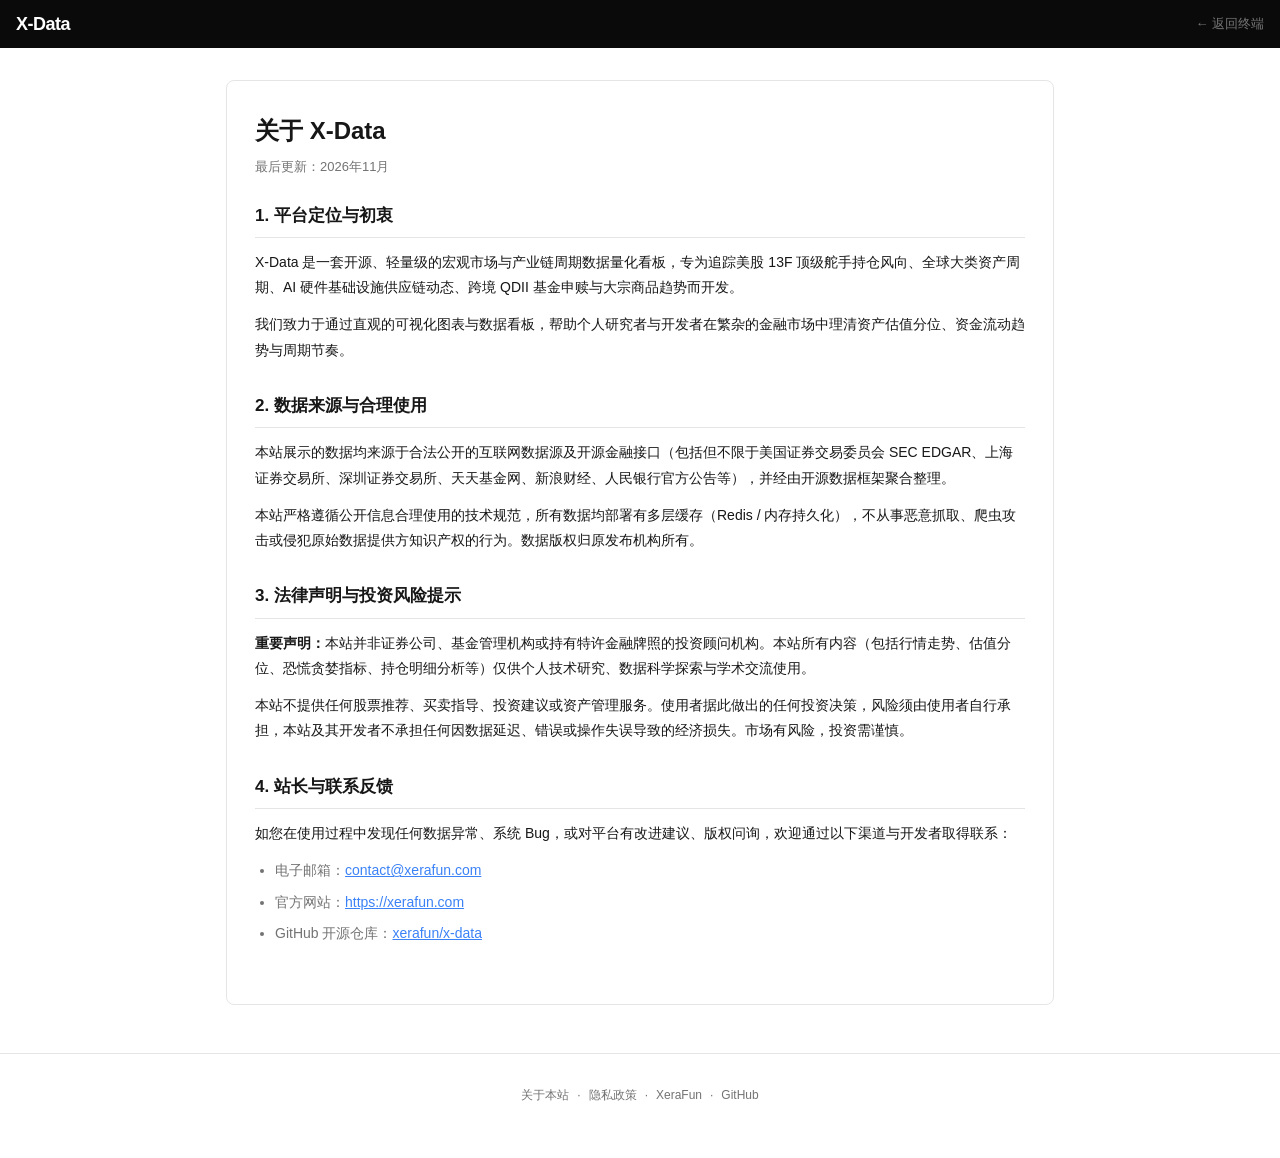
==== web/about.html @ 296a9f64 "refactor(cleanup): remove dead CSS, update documentation, standards and requirements" ====
<!DOCTYPE html>
<html lang="zh-CN">

<head>
    <meta charset="UTF-8">
    <meta name="viewport" content="width=device-width, initial-scale=1.0">
    <title>关于本站 | X-Data</title>
    <link rel="icon" href="favicon.ico" type="image/x-icon">
    <link rel="stylesheet" href="css/styles.css?v=1793323823">
</head>

<body>
    <header class="navbar">
        <div class="navbar-content">
            <a href="./" class="brand" title="回到首页">X-Data</a>
            <div class="nav-right" style="display: flex; align-items: center; gap: 16px;">
                <a href="./" style="color: var(--text-secondary); text-decoration: none; font-size: 13px; font-weight: 500;">&larr; 返回终端</a>
            </div>
        </div>
    </header>

    <main class="main-container" style="max-width: 860px; margin: 32px auto; padding: 0 16px;">
        <div class="card" style="padding: 32px 28px;">
            <h1 style="font-size: 24px; font-weight: 700; margin-bottom: 8px; color: var(--text-primary);">关于 X-Data</h1>
            <p style="font-size: 13px; color: var(--text-secondary); margin-bottom: 24px;">最后更新：2026年11月</p>

            <section style="margin-bottom: 28px; line-height: 1.8; color: var(--text-primary); font-size: 14px;">
                <h2 style="font-size: 17px; font-weight: 600; margin-bottom: 12px; color: var(--text-primary); border-bottom: 1px solid var(--border-light); padding-bottom: 6px;">1. 平台定位与初衷</h2>
                <p style="margin-bottom: 12px;">X-Data 是一套开源、轻量级的宏观市场与产业链周期数据量化看板，专为追踪美股 13F 顶级舵手持仓风向、全球大类资产周期、AI 硬件基础设施供应链动态、跨境 QDII 基金申赎与大宗商品趋势而开发。</p>
                <p>我们致力于通过直观的可视化图表与数据看板，帮助个人研究者与开发者在繁杂的金融市场中理清资产估值分位、资金流动趋势与周期节奏。</p>
            </section>

            <section style="margin-bottom: 28px; line-height: 1.8; color: var(--text-primary); font-size: 14px;">
                <h2 style="font-size: 17px; font-weight: 600; margin-bottom: 12px; color: var(--text-primary); border-bottom: 1px solid var(--border-light); padding-bottom: 6px;">2. 数据来源与合理使用</h2>
                <p style="margin-bottom: 12px;">本站展示的数据均来源于合法公开的互联网数据源及开源金融接口（包括但不限于美国证券交易委员会 SEC EDGAR、上海证券交易所、深圳证券交易所、天天基金网、新浪财经、人民银行官方公告等），并经由开源数据框架聚合整理。</p>
                <p>本站严格遵循公开信息合理使用的技术规范，所有数据均部署有多层缓存（Redis / 内存持久化），不从事恶意抓取、爬虫攻击或侵犯原始数据提供方知识产权的行为。数据版权归原发布机构所有。</p>
            </section>

            <section style="margin-bottom: 28px; line-height: 1.8; color: var(--text-primary); font-size: 14px;">
                <h2 style="font-size: 17px; font-weight: 600; margin-bottom: 12px; color: var(--text-primary); border-bottom: 1px solid var(--border-light); padding-bottom: 6px;">3. 法律声明与投资风险提示</h2>
                <p style="margin-bottom: 12px;"><strong>重要声明：</strong>本站并非证券公司、基金管理机构或持有特许金融牌照的投资顾问机构。本站所有内容（包括行情走势、估值分位、恐慌贪婪指标、持仓明细分析等）仅供个人技术研究、数据科学探索与学术交流使用。</p>
                <p>本站不提供任何股票推荐、买卖指导、投资建议或资产管理服务。使用者据此做出的任何投资决策，风险须由使用者自行承担，本站及其开发者不承担任何因数据延迟、错误或操作失误导致的经济损失。市场有风险，投资需谨慎。</p>
            </section>

            <section style="margin-bottom: 20px; line-height: 1.8; color: var(--text-primary); font-size: 14px;">
                <h2 style="font-size: 17px; font-weight: 600; margin-bottom: 12px; color: var(--text-primary); border-bottom: 1px solid var(--border-light); padding-bottom: 6px;">4. 站长与联系反馈</h2>
                <p style="margin-bottom: 12px;">如您在使用过程中发现任何数据异常、系统 Bug，或对平台有改进建议、版权问询，欢迎通过以下渠道与开发者取得联系：</p>
                <ul style="padding-left: 20px; color: var(--text-secondary);">
                    <li style="margin-bottom: 6px;">电子邮箱：<a href="mailto:contact@xerafun.com" style="color: var(--accent-blue);">contact@xerafun.com</a></li>
                    <li style="margin-bottom: 6px;">官方网站：<a href="https://xerafun.com" target="_blank" rel="noopener noreferrer" style="color: var(--accent-blue);">https://xerafun.com</a></li>
                    <li style="margin-bottom: 6px;">GitHub 开源仓库：<a href="https://github.com/xerafun/x-data" target="_blank" rel="noopener noreferrer" style="color: var(--accent-blue);">xerafun/x-data</a></li>
                </ul>
            </section>
        </div>
    </main>

    <footer>
        <div class="footer-links">
            <a href="about.html">关于本站</a>
            <span class="footer-sep">·</span>
            <a href="privacy.html">隐私政策</a>
            <span class="footer-sep">·</span>
            <a href="https://xerafun.com" target="_blank" rel="noopener noreferrer">XeraFun</a>
            <span class="footer-sep">·</span>
            <a href="https://github.com/xerafun/x-data" target="_blank" rel="noopener noreferrer">GitHub</a>
        </div>
    </footer>
</body>

</html>
---- web/css/styles.css ----
/* X-Analytics - Unified Design System */

:root {
    /* 核心涨跌配色变量（由 config.js 统一控制，默认红涨绿跌） */
    --color-up: #ef4444;
    --color-up-dark: #dc2626;
    --color-up-light: rgba(239, 68, 68, 0.12);
    --color-up-border: rgba(239, 68, 68, 0.25);

    --color-down: #22c55e;
    --color-down-dark: #16a34a;
    --color-down-light: rgba(34, 197, 94, 0.12);
    --color-down-border: rgba(34, 197, 94, 0.25);

    --color-flat: #737373;

    /* Colors */
    --primary: #000000;
    --accent-red: #ef4444;
    /* Tailwind Red 500 */
    --accent-green: #22c55e;
    /* Tailwind Green 500 */
    --accent-blue: #3b82f6;
    /* Tailwind Blue 500 */

    --text-primary: #171717;
    --text-secondary: #737373;
    --text-inverse: #ffffff;

    --bg-body: #ffffff;
    --bg-header: #0a0a0a;
    --bg-card: #ffffff;
    --bg-subtle: #f5f5f5;
    --bg-hover: #f5f5f5;

    --border-light: #e5e5e5;
    --border-dark: #262626;

    /* Typography */
    --font-sans: -apple-system, BlinkMacSystemFont, "Segoe UI", Roboto, Helvetica, Arial, sans-serif;
    --font-mono: ui-monospace, SFMono-Regular, Menlo, Monaco, Consolas, monospace;
}

/* Base Reset */
* {
    box-sizing: border-box;
    margin: 0;
    padding: 0;
    -webkit-tap-highlight-color: transparent;
    /* Remove tap highlight on mobile */
}

html,
body {
    overscroll-behavior: none;
    /* Disable elastic scrolling */
}

body {
    font-family: var(--font-sans);
    background: var(--bg-body);
    color: var(--text-primary);
    font-size: 14px;
    line-height: 1.5;
    -webkit-font-smoothing: antialiased;
}

/* Layout Utilities */
.main-container {
    max-width: 1400px;
    margin: 0 auto;
    padding: 16px;
}

/* Section Headers */
.section-header {
    display: flex;
    justify-content: space-between;
    align-items: center;
    margin-bottom: 16px;
    padding-bottom: 8px;
    border-bottom: 1px solid var(--border-light);
}

.section-title {
    font-size: 20px;
    font-weight: 700;
    color: var(--primary);
}

.subsection-title {
    font-size: 16px;
    font-weight: 600;
    color: var(--primary);
    margin: 0 0 14px 0;
    padding-left: 8px;
    border-left: 3px solid var(--accent-blue);
    display: flex;
    align-items: center;
}

.market-section {
    width: 100%;
}

.market-section + .market-section {
    margin-top: 36px;
}

.card-subtitle {
    margin-top: 2px;
    font-size: 12px;
    color: var(--text-secondary);
}

.refresh-badge {
    font-size: 11px;
    color: var(--text-secondary);
    display: flex;
    align-items: center;
    gap: 6px;
}

.pulse-dot {
    width: 6px;
    height: 6px;
    background: var(--accent-green);
    border-radius: 50%;
}

.refresh-btn {
    display: flex;
    align-items: center;
    gap: 4px;
    background: transparent;
    border: none;
    padding: 4px 8px;
    font-size: 12px;
    color: var(--text-secondary);
    cursor: pointer;
    transition: color 0.2s;
}

.refresh-btn:hover {
    color: var(--primary);
}

.refresh-btn:active {
    opacity: 0.7;
}


/* Responsive Grid System */
.grid {
    display: grid;
    gap: 16px;
    /* Auto-fit: Creates as many columns as fit with min width of 340px */
    grid-template-columns: repeat(auto-fit, minmax(340px, 1fr));
}

.market-asia-grid {
    grid-template-columns: 1fr;
    align-items: start;
}

.asia-indices-grid {
    grid-template-columns: repeat(4, 1fr);
}

@media (max-width: 640px) {
    .grid {
        grid-template-columns: 1fr;
    }
    .sector-ranking {
        grid-template-columns: 1fr;
    }

    .card {
        padding: 12px;
        min-width: 0;
    }

    .main-container {
        padding: 12px;
    }
}

@media (max-width: 900px) {
    .market-asia-grid {
        grid-template-columns: 1fr;
    }
    .asia-indices-grid {
        grid-template-columns: repeat(2, 1fr);
    }
}

/* Navbar */
.navbar {
    background: var(--bg-header);
    color: var(--text-inverse);
    height: 48px;
    display: flex;
    align-items: center;
    padding: 0 16px;
    position: sticky;
    top: 0;
    z-index: 50;
}

.navbar-content {
    width: 100%;
    max-width: 1400px;
    margin: 0 auto;
    display: flex;
    justify-content: space-between;
    align-items: center;
}

.github-link {
    color: var(--text-inverse);
    opacity: 0.7;
    transition: opacity 0.2s;
    display: flex;
    align-items: center;
}

.github-link:hover {
    opacity: 1;
}

.brand {
    font-weight: 700;
    font-size: 18px;
    letter-spacing: -0.5px;
    color: var(--text-inverse);
    text-decoration: none;
    cursor: pointer;
    transition: opacity 0.2s ease;
}

.brand:hover {
    opacity: 0.85;
}

.badge {
    font-size: 10px;
    background: #333;
    padding: 2px 6px;
    border-radius: 4px;
    margin-left: 8px;
    vertical-align: middle;
}

/* Tabs */
.tabs {
    display: flex;
    overflow-x: auto;
    border-bottom: 2px solid var(--primary);
    margin-bottom: 24px;
    gap: 24px;
    white-space: nowrap;
    -webkit-overflow-scrolling: touch;
    /* Smooth scroll on iOS */
    scrollbar-width: none;
    /* Firefox */
}

.tabs::-webkit-scrollbar {
    display: none;
}

.tab-btn {
    background: none;
    border: none;
    padding: 12px 0;
    font-weight: 600;
    font-size: 15px;
    color: var(--text-secondary);
    cursor: pointer;
    display: flex;
    align-items: center;
    gap: 6px;
    transition: color 0.2s;
}

.tab-btn.active {
    color: var(--primary);
}

.tab-content {
    display: none;
}

.tab-content.active {
    display: block;
    animation: fadeIn 0.3s ease;
}

@keyframes fadeIn {
    from {
        opacity: 0;
        transform: translateY(5px);
    }

    to {
        opacity: 1;
        transform: translateY(0);
    }
}

/* Cards */
.card {
    background: var(--bg-card);
    border: 1px solid var(--border-light);
    border-radius: 8px;
    padding: 16px;
    display: flex;
    flex-direction: column;
    height: 100%;
    min-width: 0;
}

.card.hero {
    border-top: 4px solid var(--primary);
}

.heatmap-card .card-body {
    min-width: 0;
}

#cn-sector-heatmap {
    width: 100%;
    min-width: 0;
}

.heatmap-container {
    height: 800px;
}

@media (max-width: 640px) {
    .heatmap-container {
        height: 400px;
    }
}

.card-header {
    display: flex;
    justify-content: space-between;
    align-items: center;
    margin-bottom: 16px;
}

.card-title {
    font-weight: 700;
    font-size: 15px;
    color: var(--primary);
    display: flex;
    align-items: center;
    gap: 6px;
}

.card-title i[data-lucide],
.card-title svg {
    width: 16px;
    height: 16px;
    flex-shrink: 0;
    display: inline-block;
    vertical-align: middle;
}



/* Data Components */

/* 1. Fear & Greed Gauge */
.fg-container {
    display: flex;
    flex-direction: column;
    align-items: center;
    text-align: center;
    padding: 8px 0;
}

.fg-gauge {
    width: 100%;
    max-width: 320px;
    height: auto;
    margin: 0 auto;
    position: relative;
    display: flex;
    justify-content: center;
    align-items: center;
}

.fg-gauge svg {
    width: 100%;
    height: auto;
    display: block;
    overflow: visible;
}

.fg-info {
    width: 100%;
    display: flex;
    flex-direction: column;
    align-items: center;
}

.fg-score {
    font-size: 36px;
    font-weight: 700;
    font-family: var(--font-mono);
    line-height: 1;
}

.fg-level {
    font-size: 20px;
    font-weight: 700;
    text-transform: uppercase;
    margin-top: 2px;
    margin-bottom: 4px;
    transition: color 0.3s ease;
}

.fg-desc {
    font-size: 12px;
    color: var(--text-secondary);
    line-height: 1.4;
    margin-bottom: 4px;
}

.fg-sub-badge {
    font-size: 11px;
    color: var(--text-tertiary);
    margin-top: 2px;
    margin-bottom: 8px;
    display: flex;
    align-items: center;
    justify-content: center;
    gap: 6px;
    flex-wrap: wrap;
}

.fg-sub-link {
    color: var(--text-secondary);
    text-decoration: none;
    display: inline-flex;
    align-items: center;
    gap: 3px;
    transition: color 0.15s ease;
}

.fg-sub-link:hover {
    color: var(--color-primary, #3b82f6);
}

.fg-factors-grid {
    display: flex;
    flex-wrap: wrap;
    gap: 5px;
    justify-content: center;
    margin-top: 10px;
    max-width: 320px;
}

.fg-factor-chip {
    font-size: 11px;
    padding: 2px 7px;
    border-radius: 4px;
    font-weight: 500;
    cursor: default;
    transition: all 0.15s ease;
    white-space: nowrap;
}

.fg-factor-chip.chip-high {
    background: rgba(16, 185, 129, 0.12);
    color: #059669;
    border: 1px solid rgba(16, 185, 129, 0.25);
}

.fg-factor-chip.chip-low {
    background: rgba(239, 68, 68, 0.1);
    color: #dc2626;
    border: 1px solid rgba(239, 68, 68, 0.25);
}

.fg-factor-chip.chip-up {
    background: var(--color-up-light, rgba(239, 68, 68, 0.1));
    color: var(--color-up-dark, #dc2626);
    border: 1px solid var(--color-up-border, rgba(239, 68, 68, 0.25));
}

.fg-factor-chip.chip-down {
    background: var(--color-down-light, rgba(34, 197, 94, 0.12));
    color: var(--color-down-dark, #16a34a);
    border: 1px solid var(--color-down-border, rgba(34, 197, 94, 0.25));
}

.fg-factor-chip.chip-neutral {
    background: rgba(0, 0, 0, 0.04);
    color: var(--text-secondary);
    border: 1px solid var(--border-light);
}

/* 2. Lists & Tables */
.list-container {
    overflow-x: auto;
    -webkit-overflow-scrolling: touch;
}

.list-item {
    display: flex;
    justify-content: space-between;
    align-items: center;
    padding: 10px 8px;
    border-bottom: 1px solid var(--border-light);
}

.list-item:last-child {
    border-bottom: none;
}



.item-main {
    flex: 1;
    min-width: 0;
    padding-right: 12px;
}

.item-title {
    font-weight: 600;
    font-size: 14px;
    white-space: nowrap;
    overflow: hidden;
    text-overflow: ellipsis;
    display: block;
}

.item-sub {
    font-size: 11px;
    color: var(--text-secondary);
    display: block;
    margin-top: 2px;
}

.item-value {
    text-align: right;
    font-family: var(--font-mono);
    font-weight: 600;
    white-space: nowrap;
    padding-right: 12px;
}

.item-change {
    font-size: 12px;
    font-family: var(--font-mono);
    margin-top: 2px;
    display: block;
}

/* 金属现货与期货标签样式 */
.metal-type-badge {
    font-size: 10px;
    font-weight: 600;
    padding: 1px 5px;
    border-radius: 4px;
    line-height: 1.3;
    display: inline-flex;
    align-items: center;
    letter-spacing: 0.2px;
    vertical-align: middle;
}

.metal-badge-spot {
    background: rgba(245, 158, 11, 0.12);
    color: #d97706;
    border: 1px solid rgba(245, 158, 11, 0.3);
}

[data-theme="dark"] .metal-badge-spot {
    background: rgba(245, 158, 11, 0.2);
    color: #fbbf24;
    border: 1px solid rgba(245, 158, 11, 0.4);
}

.metal-badge-futures {
    background: rgba(99, 102, 241, 0.1);
    color: #4f46e5;
    border: 1px solid rgba(99, 102, 241, 0.22);
}

[data-theme="dark"] .metal-badge-futures {
    background: rgba(99, 102, 241, 0.18);
    color: #818cf8;
    border: 1px solid rgba(99, 102, 241, 0.35);
}

.metal-desc {
    font-size: 11px;
    color: var(--text-tertiary);
}

/* 黄金水平热度条专属样式 */
.metal-heat-wrapper {
    width: 100%;
    display: flex;
    flex-direction: column;
    gap: 12px;
    padding: 2px 0 6px 0;
    text-align: left;
}

.metal-score-row {
    display: flex;
    justify-content: space-between;
    align-items: baseline;
}

.metal-score-main {
    display: flex;
    align-items: baseline;
    gap: 4px;
}

.metal-score-val {
    font-size: 38px;
    font-weight: 800;
    font-family: var(--font-mono, ui-monospace, monospace);
    line-height: 1;
    letter-spacing: -0.5px;
}

.metal-score-max {
    font-size: 13px;
    color: var(--text-tertiary, #94a3b8);
    font-weight: 600;
}

.metal-badge-group {
    display: flex;
    align-items: center;
    gap: 6px;
    flex-wrap: wrap;
}

.metal-level-pill {
    font-size: 12px;
    font-weight: 700;
    padding: 3px 10px;
    border-radius: 9999px;
    text-transform: uppercase;
}

.metal-percentile-pill {
    font-size: 11.5px;
    font-weight: 600;
    padding: 3px 8px;
    border-radius: 6px;
    background: var(--bg-tertiary, #f1f5f9);
    color: var(--text-secondary, #475569);
    border: 1px solid var(--border-color, #e2e8f0);
}

.metal-heat-summary {
    font-size: 12px;
    color: var(--text-secondary, #64748b);
    line-height: 1.4;
    margin-top: -4px;
}

/* 水平热度光谱条 */
.metal-spectrum-box {
    position: relative;
    padding: 34px 0 6px 0;
}

.metal-spectrum-bar {
    height: 10px;
    border-radius: 5px;
    background: linear-gradient(90deg, #16a34a 0%, #22c55e 25%, #eab308 50%, #f97316 75%, #dc2626 100%);
    position: relative;
    box-shadow: inset 0 1px 2px rgba(0, 0, 0, 0.15);
}

[data-color-mode="green-up-red-down"] .metal-spectrum-bar {
    background: linear-gradient(90deg, #dc2626 0%, #ef4444 25%, #eab308 50%, #22c55e 75%, #16a34a 100%);
}

.metal-spectrum-pin {
    position: absolute;
    bottom: -2px;
    transform: translateX(-50%);
    display: flex;
    flex-direction: column;
    align-items: center;
    transition: left 0.6s cubic-bezier(0.34, 1.56, 0.64, 1);
    z-index: 2;
    pointer-events: none;
}

.metal-pin-tooltip {
    font-size: 10.5px;
    font-weight: 700;
    font-family: var(--font-mono, ui-monospace, monospace);
    background: #0f172a;
    color: #ffffff;
    padding: 2.5px 7px;
    border-radius: 4px;
    white-space: nowrap;
    box-shadow: 0 2px 6px rgba(0, 0, 0, 0.25);
    margin-bottom: 4px;
    line-height: 1.2;
}

.metal-pin-pointer {
    display: none;
}

.metal-spectrum-dot {
    width: 14px;
    height: 14px;
    border-radius: 50%;
    background: #0f172a;
    border: 2.5px solid #ffffff;
    box-shadow: 0 1px 4px rgba(0, 0, 0, 0.3);
    margin-top: 0;
}

.metal-scale-labels {
    display: flex;
    justify-content: space-between;
    margin-top: 14px;
    font-size: 10px;
    font-weight: 600;
}

.metal-scale-labels .scale-item {
    opacity: 0.65;
    transition: opacity 0.3s ease, font-weight 0.3s ease, transform 0.2s ease;
}

.metal-scale-labels .scale-item.active {
    opacity: 1 !important;
    font-weight: 800 !important;
}

.scale-ext-oversold { color: #16a34a; }
.scale-oversold { color: #22c55e; }
.scale-neutral { color: #ca8a04; }
.scale-overbought { color: #f97316; }
.scale-ext-overbought { color: #dc2626; }

[data-theme="dark"] .scale-neutral { color: #facc15; }

[data-color-mode="green-up-red-down"] .scale-ext-oversold { color: #dc2626; }
[data-color-mode="green-up-red-down"] .scale-oversold { color: #ef4444; }
[data-color-mode="green-up-red-down"] .scale-overbought { color: #22c55e; }
[data-color-mode="green-up-red-down"] .scale-ext-overbought { color: #16a34a; }

/* 4 大技术因子 */
.metal-factors-grid {
    display: grid;
    grid-template-columns: repeat(2, 1fr);
    gap: 6px;
    padding-top: 8px;
    border-top: 1px solid var(--border-color, #f1f5f9);
}

.metal-factor-item {
    display: flex;
    justify-content: space-between;
    align-items: center;
    background: var(--bg-secondary, #f8fafc);
    border: 1px solid var(--border-color, #e2e8f0);
    border-radius: 6px;
    padding: 5px 8px;
    font-size: 11px;
}

.metal-factor-label {
    color: var(--text-secondary, #64748b);
}

.metal-factor-val {
    font-weight: 700;
    font-family: var(--font-mono, ui-monospace, monospace);
}

.val-oversold { color: #16a34a; }
.val-overbought { color: #dc2626; }
[data-color-mode="green-up-red-down"] .val-oversold { color: #dc2626; }
[data-color-mode="green-up-red-down"] .val-overbought { color: #16a34a; }
.val-up { color: var(--color-up, #ef4444); }
.val-down { color: var(--color-down, #22c55e); }
.val-flat { color: var(--color-flat, #737373); }

/* Dark mode overrides */
[data-theme="dark"] .metal-pin-tooltip {
    background: #ffffff;
    color: #0f172a;
}
[data-theme="dark"] .metal-spectrum-dot {
    background: #0f172a;
    border-color: #ffffff;
}

/* 3. Heatmap Grid */
.heat-grid {
    display: grid;
    grid-template-columns: repeat(2, 1fr);
    gap: 1px;
    background: var(--border-light);
    /* Borders */
    border: 1px solid var(--border-light);
    border-radius: 4px;
    overflow: hidden;
}

.heat-cell {
    background: #fff;
    padding: 12px;
    text-align: center;
}

.heat-val {
    font-family: var(--font-mono);
    font-weight: 700;
    margin-top: 4px;
}

/* 4. Bonds / Grid Layout */
.bond-scroll {
    display: flex;
    flex-wrap: wrap;
    gap: 8px;
    padding-bottom: 0;
}

.bond-item {
    flex: 1 0 84px;
    /* Grow to fill, min width 84px */
    text-align: center;
    padding: 8px 4px;
    background: var(--bg-subtle);
    border-radius: 4px;
}

.card-header h3 {
    margin: 0;
    font-size: 16px;
    font-weight: 600;
}

.header-actions {
    display: flex;
    align-items: center;
    gap: 12px;
}

.bond-name {
    font-size: 11px;
    font-weight: 700;
    color: var(--text-secondary);
    display: block;
    margin-bottom: 4px;
}

.bond-rate {
    font-family: var(--font-mono);
    font-weight: 600;
    font-size: 14px;
    white-space: nowrap;
}

/* Utility Classes: 统一由全局配色变量驱动 (默认红涨绿跌) */
.text-up,
.text-up-us {
    color: var(--color-up, #ef4444) !important;
}

.text-down,
.text-down-us {
    color: var(--color-down, #22c55e) !important;
}

.text-neutral {
    color: #ca8a04 !important;
}

[data-theme="dark"] .text-neutral {
    color: #facc15 !important;
}

.text-mono {
    font-family: var(--font-mono);
}

.loading {
    padding: 32px;
    text-align: center;
    color: var(--text-secondary);
    display: flex;
    align-items: center;
    justify-content: center;
    gap: 6px;
    width: 100%;
    /* Ensure full width in block containers */
    flex: 1;
    /* Grow in flex containers */
}

/* Helper Classes */
.w-full {
    width: 100%;
}

.h-64 {
    height: 16rem;
}

/* 256px */
@media (min-width: 768px) {
    .md\:h-96 {
        height: 24rem;
    }

    /* 384px */
}

/* End Helper Classes */

/* Ensure loading/error messages in grid layouts span full width */
.heat-grid .loading {
    grid-column: 1 / -1;
}

/* Footer */
footer {
    border-top: 1px solid var(--border-light);
    padding: 32px 16px 40px;
    margin-top: 48px;
    text-align: center;
    color: var(--text-secondary);
    font-size: 12px;
}

.footer-links {
    display: flex;
    justify-content: center;
    align-items: center;
    gap: 8px;
    flex-wrap: wrap;
    margin-bottom: 14px;
}

.footer-links a {
    color: var(--text-secondary);
    font-weight: 500;
    text-decoration: none;
    transition: color 0.2s ease;
}

.footer-links a:hover {
    color: var(--accent-blue);
    text-decoration: underline;
}

.footer-sep {
    color: var(--text-tertiary);
}

.disclaimer-text {
    max-width: 840px;
    margin: 0 auto 12px;
    line-height: 1.6;
    font-size: 11px;
    color: var(--text-tertiary);
}

.copyright-text {
    margin: 0;
    font-size: 11.5px;
    color: var(--text-tertiary);
}

footer a {
    color: inherit;
    text-decoration: none;
    font-weight: 600;
    transition: color 0.2s ease;
}

footer a:hover {
    color: var(--accent-blue);
    text-decoration: underline;
}

@media (min-width: 768px) {


    .heat-grid {
        grid-template-columns: repeat(2, 1fr);
    }
}

.divider {
    height: 1px;
    background-color: var(--border-light);
    margin: 16px 0;
    width: 100%;
}

/* Info Icon & Modal */
.info-btn {
    background: none;
    border: none;
    color: var(--text-secondary);
    cursor: pointer;
    padding: 3px;
    display: none;
    /* Hidden by default, shown by JS when data loads */
    align-items: center;
    justify-content: center;
    min-width: 22px;
    min-height: 22px;
    border-radius: 4px;
    transition: color 0.15s, background-color 0.15s;
    touch-action: manipulation;
}

.info-btn:hover {
    color: var(--primary);
    background: rgba(0, 0, 0, 0.04);
}

.filing-info-icon {
    display: inline-flex;
    align-items: center;
    justify-content: center;
    vertical-align: middle;
    color: var(--text-secondary);
    cursor: help;
    transition: color 0.15s ease;
}

.filing-info-icon:hover {
    color: var(--primary);
}

@media (max-width: 640px) {
    .info-btn {
        min-width: 28px;
        min-height: 28px;
    }
}

.modal-overlay {
    position: fixed;
    top: 0;
    left: 0;
    width: 100%;
    height: 100%;
    background: rgba(0, 0, 0, 0.5);
    z-index: 1000;
    display: flex;
    justify-content: center;
    align-items: center;
    padding: 20px;
    animation: fadeIn 0.2s ease;
}

.modal-content {
    background: var(--bg-card);
    border-radius: 8px;
    padding: 24px;
    max-width: 500px;
    width: 100%;
    max-height: 80vh;
    overflow-y: auto;
    position: relative;
    box-shadow: 0 4px 20px rgba(0, 0, 0, 0.15);
    animation: slideUp 0.2s ease;
}

.modal-header {
    display: flex;
    justify-content: space-between;
    align-items: center;
    margin-bottom: 16px;
    border-bottom: 1px solid var(--border-light);
    padding-bottom: 12px;
}

.modal-title {
    font-size: 18px;
    font-weight: 700;
    color: var(--primary);
}

.modal-close {
    background: none;
    border: none;
    cursor: pointer;
    color: var(--text-secondary);
    padding: 4px;
}

.modal-close:hover {
    color: var(--primary);
}

.modal-body {
    font-size: 14px;
    line-height: 1.6;
    color: var(--text-primary);
    white-space: pre-wrap;
}

@keyframes slideUp {
    from {
        opacity: 0;
        transform: translateY(20px);
    }

    to {
        opacity: 1;
        transform: translateY(0);
    }
}



.heat-tag {
    display: inline-flex;
    align-items: center;
    gap: 2px;
    padding: 2px 6px;
    border-radius: 4px;
    font-weight: 500;
    white-space: nowrap;
}

.heat-red {
    background: var(--color-up-light, rgba(239, 68, 68, 0.15));
    color: var(--color-up-dark, #dc2626);
}

.heat-green {
    background: var(--color-down-light, rgba(34, 197, 94, 0.15));
    color: var(--color-down-dark, #16a34a);
}

.heat-orange {
    background: rgba(249, 115, 22, 0.15);
    color: #ea580c;
}

.heat-gray {
    background: rgba(115, 115, 115, 0.1);
    color: #737373;
}

.heat-blue {
    background: rgba(59, 130, 246, 0.15);
    color: #2563eb;
}

.analysis-tip {
    color: var(--text-secondary);
    font-size: 11px;
}

.index-item {
    background: #fff;
    padding: 12px;
    text-align: center;
}

.index-name {
    font-size: 13px;
    color: var(--text-secondary);
    margin-bottom: 4px;
}

.index-price {
    font-size: 20px;
    font-family: var(--font-mono);
    font-weight: 700;
    line-height: 1.2;
}

.index-change {
    font-size: 12px;
    font-family: var(--font-mono);
    margin: 2px 0 4px 0;
}

.index-vol {
    font-size: 11px;
    color: var(--text-secondary);
}

/* Overbought/Oversold Signal */
.obo-container {
    margin-top: 12px;
    padding-top: 12px;
    border-top: 1px dashed var(--border-light);
}

.obo-signal {
    display: flex;
    align-items: center;
    justify-content: center;
    gap: 8px;
    padding: 8px 12px;
    border-radius: 6px;
    background: var(--bg-subtle);
}

.obo-label {
    font-size: 12px;
    color: var(--text-secondary);
}

.obo-level {
    font-weight: 700;
    font-size: 14px;
}

.obo-strength {
    font-family: var(--font-mono);
    font-size: 12px;
    color: var(--text-secondary);
}

.obo-overbought {
    background: rgba(239, 68, 68, 0.1);
}

.obo-overbought .obo-level {
    color: var(--accent-red);
}

.obo-oversold {
    background: rgba(34, 197, 94, 0.1);
}

.obo-oversold .obo-level {
    color: var(--accent-green);
}

.obo-neutral .obo-level {
    color: var(--text-secondary);
}

.obo-tags {
    display: flex;
    justify-content: center;
    flex-wrap: wrap;
    gap: 6px;
    margin-top: 8px;
}

/* 边界标签防遮挡/防溢出：首个靠左对其，末个靠右对齐 */
.obo-tags .has-tooltip:first-child::after {
    left: 0;
    transform: translateY(-4px);
}

.obo-tags .has-tooltip:first-child:hover::after {
    left: 0;
    transform: translateY(-8px);
}

.obo-tags .has-tooltip:last-child::after {
    left: auto;
    right: 0;
    transform: translateY(-4px);
}

.obo-tags .has-tooltip:last-child:hover::after {
    left: auto;
    right: 0;
    transform: translateY(-8px);
}

.obo-loading {
    text-align: center;
    font-size: 12px;
    color: var(--text-secondary);
    padding: 8px;
}

/* Sector Ranking */
.sector-ranking {
    display: grid;
    grid-template-columns: 1fr;
    gap: 16px;
    margin-bottom: 16px;
    padding-bottom: 16px;
    border-bottom: 1px solid var(--border-light);
}

@media (min-width: 641px) {
    .sector-ranking {
        grid-template-columns: 1fr 1fr;
    }
}

.ranking-column {
    display: flex;
    flex-direction: column;
}

.ranking-header {
    display: flex;
    align-items: center;
    gap: 6px;
    font-size: 13px;
    font-weight: 700;
    margin-bottom: 8px;
    padding-bottom: 6px;
    border-bottom: 1px dashed var(--border-light);
}

.ranking-header.up {
    color: var(--color-up, #ef4444);
}

.ranking-header.down {
    color: var(--color-down, #22c55e);
}

.ranking-item {
    display: flex;
    flex-direction: column;
    padding: 6px 8px;
    border-bottom: 1px solid var(--border-light);
}

.ranking-item:last-child {
    border-bottom: none;
}

.ranking-row {
    display: flex;
    justify-content: space-between;
    align-items: flex-start;
}

.ranking-left {
    display: flex;
    flex-direction: column;
    gap: 2px;
    flex: 1;
    min-width: 0;
}

.ranking-right {
    display: flex;
    flex-direction: column;
    align-items: flex-end;
    gap: 2px;
    flex-shrink: 0;
}

.ranking-name {
    font-size: 13px;
    font-weight: 600;
    white-space: nowrap;
    overflow: hidden;
    text-overflow: ellipsis;
}

.ranking-turnover {
    font-size: 11px;
    color: var(--text-secondary);
}

.ranking-change {
    font-family: var(--font-mono);
    font-size: 13px;
    font-weight: 700;
    padding-right: 12px;
}

.ranking-sentiment {
    font-size: 11px;
    font-weight: 600;
}

.ranking-meta {
    display: flex;
    gap: 8px;
    font-size: 11px;
    color: var(--text-secondary);
    margin-top: 2px;
}

.ranking-meta span {
    white-space: nowrap;
    overflow: hidden;
    text-overflow: ellipsis;
}

@media (max-width: 480px) {
    .sector-ranking {
        gap: 12px;
    }

    .ranking-name {
        font-size: 12px;
    }

    .ranking-change {
        font-size: 12px;
    }
}

/* Tooltip (Reusable) */
.has-tooltip {
    position: relative;
    cursor: help;
}

.has-tooltip::after {
    content: attr(data-tooltip);
    position: absolute;
    bottom: 100%;
    left: 50%;
    transform: translateX(-50%) translateY(-4px);
    background: rgba(15, 23, 42, 0.94);
    color: #fff;
    padding: 5px 9px;
    border-radius: 6px;
    font-size: 11.5px;
    font-weight: 400;
    white-space: nowrap;
    opacity: 0;
    visibility: hidden;
    transition: opacity 0.15s, transform 0.15s;
    pointer-events: none;
    z-index: 1000;
    box-shadow: 0 4px 12px rgba(0, 0, 0, 0.25);
}

.has-tooltip:hover::after {
    opacity: 1;
    visibility: visible;
    transform: translateX(-50%) translateY(-8px);
}

/* ==========================================================================
   AI 产业链专属样式 (AI Module Styles)
   ========================================================================== */

.ai-header-grid {
    display: grid;
    grid-template-columns: 1.45fr 0.9fr 1.35fr;
    gap: 16px;
    align-items: stretch;
}

@media (max-width: 900px) {
    .ai-header-grid {
        grid-template-columns: 1fr;
        gap: 12px;
    }
}

.ai-badge-label {
    font-size: 11px;
    text-transform: uppercase;
    letter-spacing: 0.5px;
    color: var(--text-secondary);
    margin-bottom: 6px;
    font-weight: 600;
}

/* ==========================================================================
   AI Market Heat 主评分卡 (Expanded Score Box)
   ========================================================================== */

.ai-score-box {
    background: #f8fafc;
    border: 1px solid var(--border-light);
    border-radius: 8px;
    padding: 16px;
    display: flex;
    flex-direction: column;
    justify-content: space-between;
    min-width: 0;
}

[data-theme="dark"] .ai-score-box {
    background: rgba(255, 255, 255, 0.02);
    border-color: rgba(255, 255, 255, 0.08);
}

.ai-score-header {
    display: flex;
    align-items: center;
    justify-content: space-between;
    gap: 8px;
    margin-bottom: 6px;
}

.ai-model-pill {
    font-size: 10px;
    color: var(--text-tertiary);
    background: rgba(0, 0, 0, 0.05);
    padding: 2px 7px;
    border-radius: 10px;
    font-weight: 600;
    white-space: nowrap;
}

[data-theme="dark"] .ai-model-pill {
    background: rgba(255, 255, 255, 0.06);
}

.ai-score-main-row {
    display: flex;
    align-items: baseline;
    justify-content: space-between;
    flex-wrap: wrap;
    gap: 8px 12px;
    margin-top: 2px;
    margin-bottom: 6px;
}

.ai-score-num-group {
    display: flex;
    align-items: baseline;
    gap: 4px;
}

.ai-score-num {
    font-size: 40px;
    font-weight: 800;
    font-family: var(--font-mono);
    line-height: 1;
    letter-spacing: -1px;
}

.ai-score-max {
    font-size: 14px;
    color: var(--text-secondary);
    font-weight: 500;
}

.ai-score-status-group {
    display: flex;
    flex-wrap: wrap;
    gap: 6px;
    align-items: center;
}

/* 连续温度指示条 (Visual Heat Spectrum) */
.ai-spectrum-wrapper {
    margin: 8px 0 6px 0;
    position: relative;
    padding: 4px 0 0 0;
}

/* AI 全谱连续渐变轨道 (与黄金 100% 保持完全一致的单条连续平滑过渡，50% 中性对称) */
.ai-spectrum-track {
    position: relative;
    width: 100%;
    height: 8px;
    border-radius: 4px;
    background: linear-gradient(90deg, #16a34a 0%, #22c55e 25%, #eab308 50%, #f97316 75%, #dc2626 100%);
    box-shadow: inset 0 1px 2px rgba(0, 0, 0, 0.12);
    overflow: visible;
}

[data-color-mode="green-up-red-down"] .ai-spectrum-track {
    background: linear-gradient(90deg, #dc2626 0%, #ef4444 25%, #eab308 50%, #22c55e 75%, #16a34a 100%);
}

.ai-spectrum-pin {
    position: absolute;
    top: 50%;
    transform: translate(-50%, -50%);
    pointer-events: none;
    z-index: 2;
    transition: left 0.8s cubic-bezier(0.34, 1.56, 0.64, 1);
}

.ai-spectrum-dot {
    width: 13px;
    height: 13px;
    border-radius: 50%;
    background: #0f172a;
    border: 2px solid #ffffff;
    box-shadow: 0 0 8px rgba(0, 0, 0, 0.35);
}

[data-theme="dark"] .ai-spectrum-dot {
    background: #0f172a;
    border-color: #ffffff;
}

.ai-spectrum-labels {
    display: flex;
    justify-content: space-between;
    font-size: 10px;
    margin-top: 5px;
    padding: 0 1px;
}

.spectrum-lbl, .thermo-lbl {
    opacity: 0.65;
    font-weight: 600;
    transition: opacity 0.3s ease, font-weight 0.3s ease, transform 0.2s ease;
}

.spectrum-lbl.active, .thermo-lbl.active {
    opacity: 1 !important;
    font-weight: 800 !important;
}

.color-cooling    { color: #16a34a; }
.color-cool-light { color: #22c55e; }
.color-neutral    { color: #ca8a04; }
.color-active     { color: #ea580c; }
.color-warning    { color: #dc2626; }

[data-color-mode="green-up-red-down"] .color-cooling    { color: #dc2626; }
[data-color-mode="green-up-red-down"] .color-cool-light { color: #ef4444; }
[data-color-mode="green-up-red-down"] .color-active     { color: #22c55e; }
[data-color-mode="green-up-red-down"] .color-warning    { color: #16a34a; }

.ai-score-footer {
    font-size: 10.5px;
    color: var(--text-tertiary);
    display: flex;
    justify-content: space-between;
    align-items: center;
    flex-wrap: wrap;
    gap: 6px;
    padding-top: 8px;
    border-top: 1px dashed var(--border-light);
    margin-top: 4px;
}

[data-theme="dark"] .ai-score-footer {
    border-top-color: rgba(255, 255, 255, 0.08);
}

.ai-footer-pe strong {
    color: var(--text-primary);
    font-family: var(--font-mono);
}

.ai-grid-row {
    display: grid;
    grid-template-columns: 1fr 1fr;
    gap: 16px;
    margin-bottom: 16px;
    align-items: stretch;
}

@media (max-width: 900px) {
    .ai-grid-row {
        grid-template-columns: 1fr;
        gap: 12px;
        margin-bottom: 12px;
    }
}

.ai-card-module {
    display: flex;
    flex-direction: column;
    height: 100%;
}

.ai-card-module .card-body {
    flex: 1;
    display: flex;
    flex-direction: column;
    justify-content: flex-start;
    gap: 8px;
}

.ai-score-tip {
    font-size: 11px;
    color: var(--text-tertiary);
    margin-top: 6px;
}

/* ==========================================================================
   当前市场阶段 (Simplified Cycle Box)
   ========================================================================== */

.ai-cycle-box {
    background: #f8fafc;
    border: 1px solid var(--border-light);
    border-radius: 8px;
    padding: 16px;
    display: flex;
    flex-direction: column;
    justify-content: space-between;
    min-width: 0;
}

[data-theme="dark"] .ai-cycle-box {
    background: rgba(255, 255, 255, 0.02);
    border-color: rgba(255, 255, 255, 0.08);
}

.ai-stage-pill {
    font-size: 11px;
    font-weight: 700;
    padding: 2px 8px;
    border-radius: 12px;
    border: 1px solid var(--border-color);
}

.ai-stage-pill.status-cooling { color: #16a34a; border-color: rgba(22,163,74,0.35); background: #f0fdf4; }
.ai-stage-pill.status-neutral { color: #b45309; border-color: rgba(217,119,6,0.35); background: #fefce8; }
.ai-stage-pill.status-active { color: #c2410c; border-color: rgba(234,88,12,0.35); background: #fff7ed; }
.ai-stage-pill.status-warning { color: #dc2626; border-color: rgba(220,38,38,0.35); background: #fef2f2; }

[data-theme="dark"] .ai-stage-pill.status-cooling { background: rgba(22,163,74,0.15); color: #4ade80; }
[data-theme="dark"] .ai-stage-pill.status-neutral { background: rgba(217,119,6,0.15); color: #facc15; }
[data-theme="dark"] .ai-stage-pill.status-active { background: rgba(234,88,12,0.15); color: #fb923c; }
[data-theme="dark"] .ai-stage-pill.status-warning { background: rgba(220,38,38,0.15); color: #f87171; }

.ai-stage-title {
    font-size: 15px;
    font-weight: 700;
    line-height: 1.35;
    margin: 4px 0 8px 0;
    letter-spacing: -0.2px;
    word-break: break-word;
}

.ai-stage-title.status-cooling { color: #16a34a; }
.ai-stage-title.status-neutral { color: #b45309; }
.ai-stage-title.status-active { color: #c2410c; }
.ai-stage-title.status-warning { color: #dc2626; }
[data-theme="dark"] .ai-stage-title.status-cooling { color: #4ade80; }
[data-theme="dark"] .ai-stage-title.status-neutral { color: #facc15; }
[data-theme="dark"] .ai-stage-title.status-active { color: #fb923c; }
[data-theme="dark"] .ai-stage-title.status-warning { color: #f87171; }

.ai-stage-stepper {
    display: grid;
    grid-template-columns: repeat(4, 1fr);
    gap: 4px;
    margin-bottom: 8px;
}

.stage-step {
    font-size: 10.5px;
    font-weight: 600;
    text-align: center;
    padding: 4px 2px;
    border-radius: 4px;
    background: rgba(0, 0, 0, 0.04);
    color: var(--text-tertiary);
    display: flex;
    align-items: center;
    justify-content: center;
    gap: 3px;
    transition: all 0.2s ease;
    border: 1px solid transparent;
}

[data-theme="dark"] .stage-step {
    background: rgba(255, 255, 255, 0.04);
}

.stage-step.active {
    font-weight: 700;
}

.stage-step.step-cooling.active { background: rgba(22, 163, 74, 0.12); color: #16a34a; border-color: rgba(22, 163, 74, 0.3); }
.stage-step.step-neutral.active { background: rgba(217, 119, 6, 0.12); color: #b45309; border-color: rgba(217, 119, 6, 0.3); }
.stage-step.step-active.active { background: rgba(234, 88, 12, 0.12); color: #c2410c; border-color: rgba(234, 88, 12, 0.3); }
.stage-step.step-warning.active { background: rgba(220, 38, 38, 0.12); color: #dc2626; border-color: rgba(220, 38, 38, 0.3); }

[data-theme="dark"] .stage-step.step-cooling.active { color: #4ade80; }
[data-theme="dark"] .stage-step.step-neutral.active { color: #facc15; }
[data-theme="dark"] .stage-step.step-active.active { color: #fb923c; }
[data-theme="dark"] .stage-step.step-warning.active { color: #f87171; }

.stage-step .step-dot {
    width: 4px;
    height: 4px;
    border-radius: 50%;
    background: currentColor;
    display: none;
}

.stage-step.active .step-dot {
    display: inline-block;
}

.ai-stage-focus {
    font-size: 11px;
    color: var(--text-secondary);
    line-height: 1.45;
    background: rgba(255, 255, 255, 0.7);
    border: 1px solid rgba(226, 232, 240, 0.8);
    border-left: 3px solid var(--border-color);
    padding: 6px 9px;
    border-radius: 6px;
    word-break: break-word;
    margin-top: auto;
}

.ai-stage-focus.status-cooling { border-left-color: #16a34a; }
.ai-stage-focus.status-neutral { border-left-color: #d97706; }
.ai-stage-focus.status-active { border-left-color: #ea580c; }
.ai-stage-focus.status-warning { border-left-color: #dc2626; }

[data-theme="dark"] .ai-stage-focus {
    background: rgba(255, 255, 255, 0.03);
    border-color: rgba(255, 255, 255, 0.08);
}

.ai-signals-box {
    background: #f8fafc;
    border: 1px solid var(--border-light);
    border-radius: 8px;
    padding: 16px;
    display: flex;
    flex-direction: column;
    justify-content: space-between;
    min-width: 0;
}

.ai-signals-grid {
    display: grid;
    grid-template-columns: 1fr 1fr;
    gap: 8px;
    margin-top: 6px;
    flex: 1;
    min-width: 0;
}

.ai-signal-card {
    background: rgba(255, 255, 255, 0.75);
    border: 1px solid var(--border-light);
    border-radius: 6px;
    padding: 8px 10px;
    display: flex;
    flex-direction: column;
    justify-content: space-between;
    transition: all 0.2s ease;
    min-width: 0;
}

.ai-signal-card:hover {
    border-color: rgba(59, 130, 246, 0.4);
    box-shadow: 0 2px 8px rgba(0,0,0,0.04);
}

.ai-signal-card-head {
    display: flex;
    justify-content: space-between;
    align-items: center;
    gap: 4px;
}

.ai-signal-card-title {
    font-size: 11.5px;
    font-weight: 700;
    color: var(--text-primary);
    display: flex;
    align-items: center;
    gap: 5px;
    white-space: nowrap;
}

.ai-signal-card-title i[data-lucide],
.ai-signal-card-title svg {
    width: 14px;
    height: 14px;
    flex-shrink: 0;
}

.ai-signal-card-badge {
    font-size: 10px;
    font-weight: 700;
    padding: 1px 5px;
    border-radius: 4px;
    display: flex;
    align-items: center;
    gap: 3px;
    flex-shrink: 0;
}

.ai-signal-card-badge.up {
    background: #ecfdf5;
    color: #059669;
    border: 1px solid rgba(16,185,129,0.3);
}

.ai-signal-card-badge.down {
    background: #fef2f2;
    color: #dc2626;
    border: 1px solid rgba(239,68,68,0.3);
}

.beacon-dot {
    width: 6px;
    height: 6px;
    border-radius: 50%;
    display: inline-block;
}

.beacon-dot.up { background: #10b981; box-shadow: 0 0 6px rgba(16,185,129,0.8); animation: beacon-pulse 2s infinite ease-in-out; }
.beacon-dot.down { background: #ef4444; box-shadow: 0 0 6px rgba(239,68,68,0.8); animation: beacon-pulse 2s infinite ease-in-out; }

@keyframes beacon-pulse {
    0%, 100% { transform: scale(1); opacity: 1; }
    50% { transform: scale(1.3); opacity: 0.6; }
}

.ai-signal-card-sub {
    font-size: 10px;
    color: var(--text-secondary);
    margin-top: 4px;
    line-height: 1.3;
    word-break: break-word;
}

.signal-status-pulse {
    font-size: 10px;
    font-weight: 700;
    color: #10b981;
    letter-spacing: 0.5px;
    animation: live-text-pulse 2s infinite;
}

@keyframes live-text-pulse {
    0%, 100% { opacity: 1; }
    50% { opacity: 0.5; }
}

.ai-signal-item {
    border-bottom: 1px dashed var(--border-light);
    padding-bottom: 6px;
}

.ai-signal-item:last-child {
    border-bottom: none;
    padding-bottom: 0;
}

.ai-signal-head {
    display: flex;
    justify-content: space-between;
    align-items: center;
    font-size: 12px;
    font-weight: 600;
}

.ai-signal-sub {
    font-size: 11px;
    color: var(--text-tertiary);
    margin-top: 2px;
}

/* 资金扩散轮动 Roadmap */
.ai-roadmap {
    display: flex;
    align-items: center;
    justify-content: space-between;
    gap: 6px;
    flex-wrap: nowrap;
    overflow-x: auto;
    padding: 8px 0;
}

.ai-step {
    flex: 1;
    min-width: 110px;
    background: #f8fafc;
    border: 1px solid var(--border-light);
    border-radius: 8px;
    padding: 10px;
    text-align: center;
    transition: all 0.2s;
}

.ai-step.active {
    background: rgba(37, 99, 235, 0.05);
    border-color: #93c5fd;
}

.ai-step.warning {
    background: rgba(220, 38, 38, 0.04);
    border-color: #fca5a5;
}

.ai-step-num {
    font-size: 11px;
    font-weight: 700;
    color: var(--text-secondary);
    margin-bottom: 2px;
}

.ai-step-name {
    font-size: 13px;
    font-weight: 700;
    color: var(--text-primary);
}

.ai-step-sub {
    font-size: 11px;
    color: var(--text-tertiary);
    margin-top: 2px;
}

.ai-arrow {
    color: var(--text-tertiary);
    font-size: 12px;
    font-weight: bold;
}

/* 6 Layer Grid */
.ai-layers-grid {
    display: grid;
    grid-template-columns: repeat(3, 1fr);
    gap: 16px;
}

.ai-layer-card {
    display: flex;
    flex-direction: column;
}

.ai-layer-header {
    display: flex;
    justify-content: space-between;
    align-items: flex-start;
    margin-bottom: 6px;
}

.ai-layer-id {
    display: inline-block;
    background: var(--bg-secondary, #e2e8f0);
    color: var(--text-primary);
    font-size: 10px;
    font-weight: 700;
    padding: 2px 6px;
    border-radius: 4px;
    margin-right: 6px;
}

.ai-layer-star {
    font-size: 11px;
    color: #f59e0b;
}

.ai-layer-title {
    font-size: 14px;
    font-weight: 700;
    margin-top: 4px;
}

.ai-layer-avg {
    font-size: 16px;
    font-weight: 800;
    font-family: var(--font-mono);
}

.ai-layer-importance {
    font-size: 11px;
    color: var(--accent-blue, #2563eb);
    font-weight: 600;
    margin-bottom: 4px;
}

.ai-layer-desc {
    font-size: 11px;
    color: var(--text-secondary);
    line-height: 1.4;
    margin-bottom: 12px;
    min-height: 32px;
}

.ai-layer-items {
    background: #f8fafc;
    border: 1px solid var(--border-light);
    border-radius: 6px;
    padding: 6px 10px;
    margin-top: auto;
}

.ai-item-row {
    display: flex;
    justify-content: space-between;
    align-items: center;
    padding: 6px 0;
    border-bottom: 1px solid #f1f5f9;
}

.ai-item-row:last-child {
    border-bottom: none;
}

.ai-item-name {
    font-size: 12px;
    font-weight: 600;
    display: block;
}

.ai-item-code {
    font-size: 10px;
    color: var(--text-tertiary);
    font-family: var(--font-mono);
}

.ai-item-price-box {
    text-align: right;
}

.ai-item-price {
    font-size: 12px;
    font-family: var(--font-mono);
    color: var(--text-secondary);
    margin-right: 6px;
}

.ai-item-change {
    font-size: 12px;
    font-weight: 700;
    font-family: var(--font-mono);
}

.ai-meta-row {
    display: flex;
    gap: 8px;
    margin-top: 6px;
}

.ai-trend-tag {
    font-size: 11px;
    font-weight: 600;
    color: #16a34a;
    background: #dcfce7;
    padding: 2px 6px;
    border-radius: 4px;
}

.ai-risk-tag {
    font-size: 11px;
    font-weight: 600;
    color: #d97706;
    background: #fef3c7;
    padding: 2px 6px;
    border-radius: 4px;
}

/* 全球四大云巨头 CapEx 资本开支看板 */
.ai-capex-grid {
    display: grid;
    grid-template-columns: repeat(2, 1fr);
    gap: 8px;
}

.ai-capex-item {
    background: var(--bg-secondary, #f8fafc);
    border: 1px solid var(--border-light);
    border-radius: 8px;
    padding: 10px 12px;
    display: flex;
    flex-direction: column;
    gap: 3px;
    transition: all 0.2s ease;
}

.ai-capex-item:hover {
    border-color: var(--color-primary, #3b82f6);
    transform: translateY(-1px);
}

[data-theme="dark"] .ai-capex-item {
    background: rgba(255, 255, 255, 0.02);
    border-color: var(--border-color);
}

.ai-capex-company {
    font-size: 11.5px;
    font-weight: 600;
    color: var(--text-secondary);
}

.ai-capex-val {
    font-size: 16px;
    font-weight: 800;
    font-family: var(--font-mono);
    color: var(--color-primary, #3b82f6);
}

.ai-capex-sub {
    font-size: 10.5px;
    color: var(--text-tertiary);
    line-height: 1.35;
}

[data-theme="dark"] .ai-layer-items {
    background: rgba(255, 255, 255, 0.02);
    border-color: var(--border-color);
}

[data-theme="dark"] .ai-item-row {
    border-bottom-color: rgba(255, 255, 255, 0.04);
}

/* AI 产业链 7 层极简流线型看板 (Streamlined Layer View) */
.ai-layers-stream {
    display: flex;
    flex-direction: column;
}

.ai-stream-row {
    display: flex;
    flex-direction: column;
    padding: 8px 12px;
    border-bottom: 1px solid var(--border-light);
    gap: 6px;
    transition: background 0.15s ease;
}

.ai-stream-row:last-child {
    border-bottom: none;
}

.ai-stream-row:hover {
    background: var(--bg-subtle, rgba(0, 0, 0, 0.02));
}

[data-theme="dark"] .ai-stream-row {
    border-bottom-color: rgba(255, 255, 255, 0.05);
}

[data-theme="dark"] .ai-stream-row:hover {
    background: rgba(255, 255, 255, 0.02);
}

.ai-stream-header {
    display: flex;
    align-items: center;
    justify-content: space-between;
    width: 100%;
    gap: 8px;
}

.ai-stream-meta {
    display: flex;
    align-items: center;
    gap: 6px;
    min-width: 0;
    flex-wrap: wrap;
}

.ai-stream-badge {
    font-size: 11px;
    font-weight: 700;
    padding: 1px 5px;
    border-radius: 4px;
    background: var(--bg-secondary, #e2e8f0);
    color: var(--text-primary);
    font-family: var(--font-mono);
}

[data-theme="dark"] .ai-stream-badge {
    background: rgba(255, 255, 255, 0.08);
}

.ai-stream-title {
    font-size: 12.5px;
    font-weight: 700;
    color: var(--text-primary);
    white-space: nowrap;
}

.ai-stream-tag {
    font-size: 10px;
    color: var(--text-tertiary);
    background: rgba(0, 0, 0, 0.04);
    padding: 1px 5px;
    border-radius: 3px;
    white-space: nowrap;
}

[data-theme="dark"] .ai-stream-tag {
    background: rgba(255, 255, 255, 0.06);
}

.ai-stream-stocks {
    display: flex;
    align-items: center;
    flex-wrap: wrap;
    gap: 5px 6px;
    width: 100%;
}

.ai-stock-chip {
    display: inline-flex;
    align-items: center;
    gap: 5px;
    padding: 3px 8px;
    border-radius: 4px;
    font-size: 11.5px;
    font-weight: 500;
    cursor: default;
    transition: all 0.15s ease;
    border: 1px solid transparent;
}

.ai-stock-chip:hover {
    transform: translateY(-1px);
    box-shadow: 0 2px 4px rgba(0, 0, 0, 0.06);
}

.ai-stock-chip.chip-up {
    background: var(--color-up-light, rgba(239, 68, 68, 0.08));
    color: var(--color-up-dark, #dc2626);
    border-color: var(--color-up-border, rgba(239, 68, 68, 0.2));
}

.ai-stock-chip.chip-down {
    background: var(--color-down-light, rgba(34, 197, 94, 0.08));
    color: var(--color-down-dark, #16a34a);
    border-color: var(--color-down-border, rgba(34, 197, 94, 0.2));
}

.ai-stock-chip.chip-neutral {
    background: var(--bg-subtle, #f1f5f9);
    color: var(--text-secondary);
    border-color: var(--border-light);
}

[data-theme="dark"] .ai-stock-chip.chip-up {
    background: rgba(239, 68, 68, 0.15);
    color: #f87171;
    border-color: rgba(239, 68, 68, 0.3);
}

[data-theme="dark"] .ai-stock-chip.chip-down {
    background: rgba(34, 197, 94, 0.15);
    color: #4ade80;
    border-color: rgba(34, 197, 94, 0.3);
}

[data-color-mode="green-up-red-down"][data-theme="dark"] .ai-stock-chip.chip-up {
    background: rgba(16, 185, 129, 0.15);
    color: #34d399;
    border-color: rgba(16, 185, 129, 0.3);
}

[data-color-mode="green-up-red-down"][data-theme="dark"] .ai-stock-chip.chip-down {
    background: rgba(239, 68, 68, 0.15);
    color: #f87171;
    border-color: rgba(239, 68, 68, 0.3);
}

[data-theme="dark"] .ai-stock-chip.chip-neutral {
    background: rgba(255, 255, 255, 0.04);
    color: var(--text-secondary);
    border-color: rgba(255, 255, 255, 0.08);
}

.ai-stock-chip-name {
    font-weight: 600;
}

.ai-stock-chip-chg {
    font-family: var(--font-mono);
    font-weight: 700;
    font-size: 11px;
}

.ai-stream-avg {
    min-width: 75px;
    text-align: right;
    flex-shrink: 0;
}

.ai-stream-avg-val {
    font-family: var(--font-mono);
    font-size: 13px;
    font-weight: 800;
    padding: 2px 7px;
    border-radius: 4px;
    display: inline-block;
}

.ai-stream-avg-val.avg-up {
    color: var(--color-up-dark, #dc2626);
    background: var(--color-up-light, rgba(239, 68, 68, 0.12));
}

.ai-stream-avg-val.avg-down {
    color: var(--color-down-dark, #16a34a);
    background: var(--color-down-light, rgba(34, 197, 94, 0.12));
}

[data-theme="dark"] .ai-stream-avg-val.avg-up {
    color: #f87171;
    background: rgba(239, 68, 68, 0.2);
}

[data-theme="dark"] .ai-stream-avg-val.avg-down {
    color: #4ade80;
    background: rgba(34, 197, 94, 0.2);
}

[data-color-mode="green-up-red-down"][data-theme="dark"] .ai-stream-avg-val.avg-up {
    color: #34d399;
    background: rgba(16, 185, 129, 0.2);
}

[data-color-mode="green-up-red-down"][data-theme="dark"] .ai-stream-avg-val.avg-down {
    color: #f87171;
    background: rgba(239, 68, 68, 0.2);
}

/* 中美 AI 产业五维对比 */
.ai-matrix-grid {
    display: grid;
    grid-template-columns: repeat(5, 1fr);
    gap: 12px;
}

.ai-matrix-item {
    background: #f8fafc;
    border: 1px solid var(--border-light);
    border-radius: 8px;
    padding: 10px;
}

.ai-matrix-head {
    display: flex;
    justify-content: space-between;
    align-items: center;
    font-size: 12px;
    font-weight: 700;
    margin-bottom: 8px;
}

.ai-matrix-vals {
    font-size: 10px;
    font-family: var(--font-mono);
    color: var(--text-tertiary);
}

.ai-matrix-vals .val-us { color: #2563eb; font-weight: 700; }
.ai-matrix-vals .val-cn { color: #dc2626; font-weight: 700; }

.ai-matrix-bars {
    display: flex;
    flex-direction: column;
    gap: 4px;
}

.ai-bar-wrap {
    display: flex;
    align-items: center;
    gap: 6px;
}

.bar-tag {
    font-size: 10px;
    font-weight: 700;
    width: 18px;
    color: var(--text-secondary);
}

.bar-outer {
    flex: 1;
    height: 6px;
    background: #e2e8f0;
    border-radius: 3px;
    overflow: hidden;
}

.bar-inner.us-bg { background: #3b82f6; height: 100%; border-radius: 3px; }
.bar-inner.cn-bg { background: #de2910; height: 100%; border-radius: 3px; }

/* Middle Grid */
.ai-middle-grid {
    display: grid;
    grid-template-columns: 1fr 1fr;
    gap: 16px;
}

/* 泡沫温度计 */
.bubble-thermo-box {
    display: flex;
    flex-direction: column;
    gap: 12px;
}

.thermo-row {
    display: flex;
    flex-direction: column;
    gap: 4px;
}

.thermo-title {
    font-size: 13px;
    font-weight: 700;
}

.thermo-sub {
    font-size: 11px;
    color: var(--text-secondary);
}

.thermo-bar {
    height: 8px;
    background: #e2e8f0;
    border-radius: 4px;
    overflow: hidden;
    margin: 2px 0;
}

.thermo-fill.us-fill { background: linear-gradient(90deg, #3b82f6, #f59e0b); height: 100%; }
.thermo-fill.cn-fill { background: linear-gradient(90deg, #f59e0b, #ef4444); height: 100%; }

.thermo-tag {
    align-self: flex-start;
    font-size: 10px;
    font-weight: 700;
    padding: 2px 6px;
    border-radius: 4px;
}

.thermo-tag.status-healthy { background: #dcfce7; color: #15803d; }
.thermo-tag.status-warning { background: #fee2e2; color: #b91c1c; }

/* 资金轮动 */
.rotation-box {
    display: flex;
    flex-direction: column;
    gap: 8px;
}

.rotation-badge {
    display: inline-block;
    align-self: flex-start;
    font-size: 14px;
    font-weight: 700;
    padding: 4px 10px;
    border-radius: 6px;
}

.rotation-badge.rotation-healthy { background: #dcfce7; color: #15803d; }
.rotation-badge.rotation-bubble { background: #fee2e2; color: #b91c1c; }
.rotation-badge.rotation-neutral { background: #e0f2fe; color: #0369a1; }
.rotation-badge.rotation-warning { background: #fef3c7; color: #b45309; }

.rotation-desc {
    font-size: 12px;
    color: var(--text-secondary);
    line-height: 1.4;
}

.rotation-flow {
    display: flex;
    align-items: center;
    gap: 4px;
    font-size: 11px;
    font-weight: 600;
    color: var(--text-secondary);
    margin-top: 8px;
    flex-wrap: wrap;
}

.rotation-flow-group {
    display: inline-flex;
    align-items: center;
    gap: 4px;
}

.flow-step {
    background: #f1f5f9;
    padding: 2px 6px;
    border-radius: 4px;
    color: var(--text-primary);
    white-space: nowrap;
    flex-shrink: 0;
}

.flow-step-ext {
    display: inline;
}

.flow-arrow {
    color: var(--text-tertiary);
    font-size: 9px;
    user-select: none;
    flex-shrink: 0;
}

.flow-sub-indicator {
    display: none;
}

/* 历史周期比对 */
.history-box {
    display: flex;
    flex-direction: column;
    gap: 8px;
}

.history-match-era {
    font-size: 15px;
    font-weight: 800;
    color: var(--text-primary);
}

.history-sim-bar {
    display: flex;
    justify-content: space-between;
    font-size: 12px;
    color: var(--accent-blue);
    background: #eff6ff;
    padding: 6px 10px;
    border-radius: 6px;
}

.history-summary {
    font-size: 12px;
    color: var(--text-secondary);
    line-height: 1.5;
}

@media (max-width: 1024px) {
    .ai-matrix-grid {
        grid-template-columns: repeat(3, 1fr);
    }
}

@media (max-width: 900px) {
    .ai-header-grid {
        grid-template-columns: 1fr;
    }
    .ai-middle-grid {
        grid-template-columns: 1fr;
    }
    .ai-layers-grid {
        grid-template-columns: repeat(2, 1fr);
    }
    .ai-capex-grid {
        grid-template-columns: repeat(2, 1fr);
    }
}

@media (max-width: 640px) {
    .ai-matrix-grid {
        grid-template-columns: 1fr;
    }
    .ai-layers-grid {
        grid-template-columns: 1fr;
    }
    .ai-capex-grid {
        grid-template-columns: repeat(2, 1fr);
        gap: 6px;
    }
    .ai-capex-item {
        padding: 6px 8px;
    }
    .ai-capex-val {
        font-size: 14px;
    }
    .rotation-flow {
        display: flex;
        flex-direction: column;
        gap: 6px;
        width: 100%;
        overflow: visible;
        padding-bottom: 0;
    }
    .rotation-flow-group {
        display: flex;
        align-items: center;
        width: 100%;
        justify-content: flex-start;
        gap: 5px;
    }
    .rotation-flow-group.flow-group-upstream {
        justify-content: flex-start;
        gap: 5px;
    }
    .rotation-flow-group.flow-group-downstream {
        justify-content: flex-start;
        gap: 5px;
    }
    .flow-step {
        padding: 2.5px 5.5px;
        font-size: 10.5px;
        flex-shrink: 0;
    }
    .flow-step-ext {
        display: none;
    }
    .flow-arrow {
        font-size: 8px;
        flex-shrink: 0;
    }
    .flow-arrow-bridge {
        display: none;
    }
    .flow-sub-indicator {
        display: inline-flex;
        align-items: center;
        color: var(--text-tertiary);
        font-size: 10px;
        margin-right: 1px;
        flex-shrink: 0;
        user-select: none;
    }
}

/* ==========================================================================
   AI SVG 动态图表组件 (AI Module SVG Dynamic Charts)
   ========================================================================== */

/* 1. 中美 AI 五维对比 SVG 雷达图 */
.svg-radar-layout {
    display: flex;
    justify-content: center;
    align-items: center;
    width: 100%;
}

.svg-radar-chart-box {
    position: relative;
    width: 100%;
    max-width: 290px;
    margin: 0 auto;
}

.svg-radar-chart {
    width: 100%;
    height: auto;
    max-height: 165px;
    overflow: visible;
}

.radar-poly-us {
    transition: all 0.8s ease;
}

.radar-poly-cn {
    transition: all 0.8s ease;
}

.svg-radar-legend {
    display: flex;
    justify-content: center;
    gap: 16px;
    margin-top: 4px;
    font-size: 11px;
    font-weight: 600;
}

.legend-item {
    display: flex;
    align-items: center;
    gap: 5px;
}

.legend-dot-us { width: 8px; height: 8px; border-radius: 50%; background: #3b82f6; box-shadow: 0 0 4px rgba(59,130,246,0.5); }
.legend-dot-cn { width: 8px; height: 8px; border-radius: 50%; background: #de2910; box-shadow: 0 0 4px rgba(222,41,16,0.5); }

/* 2. AI 泡沫温度计 SVG 熔炉刻度条 */
.svg-thermo-container {
    display: flex;
    flex-direction: column;
    gap: 4px;
    width: 100%;
}

.svg-thermo-row {
    background: rgba(255, 255, 255, 0.6);
    border: 1px solid var(--border-light);
    border-radius: 6px;
    padding: 6px 10px;
}

[data-theme="dark"] .svg-thermo-row {
    background: rgba(255, 255, 255, 0.02);
    border-color: var(--border-color);
}

.svg-thermo-head {
    display: flex;
    justify-content: space-between;
    align-items: center;
    margin-bottom: 3px;
}

.svg-thermo-title {
    font-size: 11.5px;
    font-weight: 700;
    color: var(--text-primary);
}

.svg-thermo-badge {
    font-size: 9.5px;
    font-weight: 700;
    padding: 1.5px 7px;
    border-radius: 4px;
    display: inline-flex;
    align-items: center;
    gap: 4px;
    line-height: 1.2;
}

.svg-thermo-badge.healthy    { background: #ecfdf5; color: #16a34a; border: 1px solid rgba(22,163,74,0.3); }
.svg-thermo-badge.cool-light { background: #f0fdf4; color: #15803d; border: 1px solid rgba(34,197,94,0.3); }
.svg-thermo-badge.neutral    { background: #fffbeb; color: #b45309; border: 1px solid rgba(202,138,4,0.35); }
.svg-thermo-badge.elevated   { background: #fff7ed; color: #ea580c; border: 1px solid rgba(234,88,12,0.35); }
.svg-thermo-badge.warning    { background: #fef2f2; color: #dc2626; border: 1px solid rgba(220,38,38,0.35); }

[data-theme="dark"] .svg-thermo-badge.healthy    { background: rgba(22, 163, 74, 0.15); color: #4ade80; border-color: rgba(22, 163, 74, 0.3); }
[data-theme="dark"] .svg-thermo-badge.cool-light { background: rgba(34, 197, 94, 0.15); color: #86efac; border-color: rgba(34, 197, 94, 0.3); }
[data-theme="dark"] .svg-thermo-badge.neutral    { background: rgba(202, 138, 4, 0.15); color: #facc15; border-color: rgba(202, 138, 4, 0.3); }
[data-theme="dark"] .svg-thermo-badge.elevated   { background: rgba(234, 88, 12, 0.15); color: #fb923c; border-color: rgba(234, 88, 12, 0.3); }
[data-theme="dark"] .svg-thermo-badge.warning    { background: rgba(220, 38, 38, 0.15); color: #f87171; border-color: rgba(220, 38, 38, 0.3); }

.active-thermo-zone {
    color: var(--text-primary);
    font-weight: 700;
}

.thermo-track-bg {
    fill: rgba(0, 0, 0, 0.07);
}

[data-theme="dark"] .thermo-track-bg {
    fill: rgba(255, 255, 255, 0.1);
}

/* Full width thermo track (全宽自适应全谱连续平滑渐变轨道，50% 中性对称) */
.thermo-bar-wrapper {
    position: relative;
    width: 100%;
    height: 7px;
    background: linear-gradient(90deg, #16a34a 0%, #22c55e 25%, #eab308 50%, #f97316 75%, #dc2626 100%);
    box-shadow: inset 0 1px 2px rgba(0, 0, 0, 0.12);
    border-radius: 4px;
    overflow: visible;
    margin-top: 4px;
}

[data-color-mode="green-up-red-down"] .thermo-bar-wrapper {
    background: linear-gradient(90deg, #dc2626 0%, #ef4444 25%, #eab308 50%, #22c55e 75%, #16a34a 100%);
}

.thermo-scale-labels {
    position: relative;
    width: 100%;
    height: 15px;
    font-size: 8.5px;
    margin-top: 4px;
}

.thermo-bar-tick {
    position: absolute;
    top: 0;
    bottom: 0;
    width: 1.5px;
    background: rgba(255, 255, 255, 0.85);
    z-index: 1;
    pointer-events: none;
}

.thermo-bar-cursor {
    position: absolute;
    top: 50%;
    transform: translate(-50%, -50%);
    width: 11px;
    height: 11px;
    border-radius: 50%;
    background: #0f172a;
    border: 2px solid #ffffff;
    box-shadow: 0 1px 3px rgba(0, 0, 0, 0.3);
    z-index: 2;
    pointer-events: none;
    transition: left 0.8s cubic-bezier(0.34, 1.56, 0.64, 1);
}

[data-theme="dark"] .thermo-bar-cursor {
    background: #0f172a;
    border-color: #ffffff;
}

.bubble-anim {
    animation: bubble-rise 2.5s infinite linear;
}

@keyframes bubble-rise {
    0% { transform: translateY(0) scale(0.8); opacity: 0; }
    50% { opacity: 0.9; }
    100% { transform: translateY(-12px) scale(1.2); opacity: 0; }
}
/* Utility & Tag Styles */
.font-mono {
    font-family: var(--font-mono, "SFMono-Regular", Consolas, "Liberation Mono", Menlo, Courier, monospace);
}

.fund-tag {
    background: rgba(115, 115, 115, 0.08);
    color: var(--text-secondary);
    font-size: 10px;
    padding: 1px 4px;
    border-radius: 3px;
    font-weight: 600;
    margin-left: 6px;
    border: 1px solid rgba(115, 115, 115, 0.25);
    display: inline-block;
    vertical-align: middle;
}

.alloc-warning-wrapper {
    display: inline-flex;
    align-items: center;
    margin-left: 2px;
    cursor: help;
}

/* QDII Funds Component Styles */
.table-wrapper {
    width: 100%;
    overflow-x: auto;
    -webkit-overflow-scrolling: touch;
    border-radius: 8px;
    border: 1px solid var(--border-light);
    background: var(--bg-card);
}

.qdii-table {
    width: 100%;
    border-collapse: collapse;
    font-size: clamp(0.72rem, 2.5vw, 0.82rem);
}

.qdii-table th {
    background: var(--bg-body);
    color: var(--text-secondary);
    font-weight: 600;
    padding: 10px 8px;
    border-bottom: 1px solid var(--border-light);
    white-space: nowrap;
}

.qdii-table td {
    padding: 10px 8px;
    border-bottom: 1px solid var(--border-light);
    color: var(--text-primary);
}

.qdii-table tbody tr:last-child td {
    border-bottom: none;
}

.qdii-table tbody tr.qdii-clickable {
    cursor: pointer;
}

.qdii-table tbody tr.qdii-clickable:hover {
    opacity: 1;
    background: var(--bg-hover);
}

.qdii-table tbody tr:hover {
    background: var(--bg-hover);
}

.qdii-name-wrapper {
    display: flex;
    flex-direction: column;
    align-items: flex-start;
    gap: 3px;
    width: 100%;
}

.qdii-name-topline {
    display: flex;
    align-items: center;
    gap: 6px;
    flex-wrap: wrap;
    line-height: 1;
}

.qdii-code-text {
    display: inline-block;
    font-size: 0.75rem;
    font-weight: 600;
    color: var(--text-tertiary);
    font-family: var(--font-mono, monospace);
    line-height: 1;
    white-space: nowrap;
}

.qdii-name-text {
    font-weight: 600;
    color: var(--primary);
    line-height: 1.35;
    font-size: 0.84rem;
}

.qdii-nav-subtext {
    font-size: 11px;
    color: var(--text-tertiary);
    margin-top: 3px;
    display: flex;
    align-items: center;
    gap: 4px 6px;
    flex-wrap: wrap;
    line-height: 1.25;
}

.qdii-nav-item {
    white-space: nowrap;
    display: inline-flex;
    align-items: center;
    gap: 3px;
}

.qdii-nav-date {
    font-size: 10px;
    color: var(--text-tertiary);
}

.qdii-est-badge {
    padding: 1px 6px;
    border-radius: 4px;
    font-size: 10.5px;
    background: rgba(59, 130, 246, 0.08);
    color: var(--accent-blue);
    border: 1px solid rgba(59, 130, 246, 0.22);
    white-space: nowrap;
    display: inline-flex;
    align-items: center;
    gap: 4px;
}

/* 题材标签分类配色 */
.fund-tag {
    font-size: 10px;
    padding: 1.5px 6px;
    border-radius: 4px;
    font-weight: 600;
    line-height: 1.2;
    display: inline-block;
    vertical-align: middle;
}

.fund-tag-tech {
    background: rgba(147, 51, 234, 0.08);
    color: #9333ea;
    border: 1px solid rgba(147, 51, 234, 0.22);
}

.fund-tag-chip {
    background: rgba(59, 130, 246, 0.08);
    color: #2563eb;
    border: 1px solid rgba(59, 130, 246, 0.22);
}

.fund-tag-global {
    background: rgba(16, 185, 129, 0.08);
    color: #059669;
    border: 1px solid rgba(16, 185, 129, 0.22);
}

.fund-tag-us {
    background: rgba(37, 99, 235, 0.08);
    color: #1d4ed8;
    border: 1px solid rgba(37, 99, 235, 0.22);
}

.fund-tag-energy {
    background: rgba(245, 158, 11, 0.08);
    color: #d97706;
    border: 1px solid rgba(245, 158, 11, 0.22);
}

.fund-tag-default {
    background: rgba(115, 115, 115, 0.08);
    color: var(--text-secondary);
    border: 1px solid rgba(115, 115, 115, 0.22);
}

.col-rank {
    width: 38px;
    text-align: center;
    white-space: nowrap;
}

.col-name {
    min-width: 200px;
    width: 25%;
    text-align: left;
}

.col-allocation {
    min-width: 180px;
    width: 23%;
    text-align: left;
}

.allocation-cell {
    display: flex;
    flex-direction: column;
    gap: 4px;
    padding: 2px 0;
    width: 100%;
}

.allocation-text {
    font-size: 0.72rem;
    color: var(--text-secondary);
    font-weight: 500;
    display: flex;
    align-items: center;
    flex-wrap: wrap;
    gap: 3px 4px;
    line-height: 1.35;
}

.alloc-text-item {
    display: inline-block;
    font-weight: 600;
}

.alloc-text-us { color: #2563eb; }
.alloc-text-hk { color: #9333ea; }
.alloc-text-cn { color: #de2910; }
.alloc-text-other { color: #f97316; }
.alloc-text-cash { color: #10b981; }
.alloc-text-bond { color: #f59e0b; }
.alloc-text-stock { color: #3b82f6; }
.alloc-text-unclassified { color: #9ca3af; }

.alloc-sep {
    color: var(--text-tertiary, #a3a3a3);
    margin: 0 2px;
}

.allocation-bar-track {
    display: flex;
    width: 100%;
    height: 8px;
    min-height: 8px;
    border-radius: 4px;
    background: rgba(0, 0, 0, 0.06);
    overflow: hidden;
    gap: 1px;
    margin-top: 4px;
}

.allocation-bar-track > div {
    height: 8px;
    min-height: 8px;
    flex-shrink: 0;
    box-sizing: border-box;
}

.allocation-bar-stock {
    background: #3b82f6;
    border-radius: 2px 0 0 2px;
}

.allocation-bar-us {
    background: #2563eb;
}

.allocation-bar-hk {
    background: #9333ea;
}

.allocation-bar-cn {
    background: #de2910;
}

.allocation-bar-other {
    background: #f97316;
}

.allocation-bar-cash {
    background: #10b981;
}

.allocation-bar-bond {
    background: #f59e0b;
    border-radius: 0 2px 2px 0;
}

.allocation-bar-unclassified {
    background: #9ca3af;
}

.col-fee {
    width: 60px;
    text-align: right;
    white-space: nowrap;
}

.col-scale {
    width: 88px;
    min-width: 80px;
    text-align: right;
    white-space: nowrap;
}

.qdii-scale-cell {
    display: inline-flex;
    flex-direction: column;
    gap: 2px;
    vertical-align: middle;
    text-align: right;
}

.qdii-scale-val {
    font-size: 0.82rem;
    font-weight: 600;
    color: var(--text-secondary);
    line-height: 1.2;
}

.qdii-scale-date {
    font-size: 10px;
    color: var(--text-tertiary);
    line-height: 1.2;
}

.col-risk {
    width: 100px;
    min-width: 92px;
    text-align: right;
    white-space: nowrap;
}

.qdii-risk-cell {
    display: inline-flex;
    flex-direction: column;
    gap: 3px;
    vertical-align: middle;
    text-align: right;
    min-width: 86px;
}

.qdii-risk-row {
    display: flex;
    justify-content: space-between;
    align-items: center;
    gap: 6px;
    line-height: 1.25;
}

.qdii-risk-lbl {
    font-size: 11px;
    color: var(--text-tertiary);
    font-weight: 500;
    white-space: nowrap;
}

.col-drawdown {
    width: 82px;
    text-align: right;
    white-space: nowrap;
}

.col-volatility {
    width: 82px;
    text-align: right;
    white-space: nowrap;
}

.col-return {
    width: 120px;
    min-width: 110px;
    text-align: right;
    white-space: nowrap;
}

.qdii-return-cell {
    display: inline-flex;
    flex-direction: column;
    gap: 3px;
    vertical-align: middle;
    text-align: right;
    min-width: 102px;
}

.qdii-return-row {
    display: flex;
    justify-content: space-between;
    align-items: center;
    gap: 8px;
    line-height: 1.25;
}

.qdii-return-lbl {
    font-size: 11px;
    color: var(--text-tertiary);
    font-weight: 500;
    white-space: nowrap;
}

.col-gap {
    width: 72px;
    text-align: right;
    white-space: nowrap;
}

.col-tracking {
    width: 80px;
    text-align: right;
    white-space: nowrap;
}

.col-date {
    width: 105px;
    text-align: center;
    white-space: nowrap !important;
}

.col-status {
    width: 68px;
    min-width: 60px;
    text-align: center;
    white-space: nowrap;
}

.status-badge {
    display: inline-block;
    padding: 2px 6px;
    font-size: 11px;
    border-radius: 4px;
    font-weight: 600;
    text-align: center;
    white-space: nowrap;
}

.status-open {
    background: rgba(34, 197, 94, 0.08);
    color: #22c55e;
    border: 1px solid rgba(34, 197, 94, 0.2);
}

.status-limit {
    background: rgba(249, 115, 22, 0.08);
    color: #ea580c;
    border: 1px solid rgba(249, 115, 22, 0.2);
}

.status-paused {
    background: rgba(107, 114, 128, 0.08);
    color: #6b7280;
    border: 1px solid rgba(107, 114, 128, 0.2);
}

.status-etf {
    background: rgba(59, 130, 246, 0.08);
    color: #3b82f6;
    border: 1px solid rgba(59, 130, 246, 0.2);
}

/* 桌面端 vs 移动端模式切换 (默认桌面端) */
.qdii-desktop-only {
    display: block;
}
.qdii-mobile-only,
.qdii-mobile-cards-wrapper {
    display: none;
}

/* 移动端金融行情卡片流 (方案 A: 4列数据网格 + 全宽资产配置) */
.qdii-mobile-card {
    background: var(--bg-card);
    border: 1px solid var(--border-light);
    border-radius: 8px;
    padding: 10px 12px;
    display: flex;
    flex-direction: column;
    gap: 7px;
    box-shadow: 0 1px 2px rgba(0, 0, 0, 0.02);
    transition: transform 0.12s ease, background-color 0.12s ease;
    cursor: pointer;
    -webkit-tap-highlight-color: transparent;
}

.qdii-mobile-card:active {
    transform: scale(0.99);
    background: var(--bg-hover, rgba(0, 0, 0, 0.02));
}

/* 卡片顶栏：排名 + 名称/代码/标签 + 状态 */
.qdii-mcard-top {
    display: flex;
    align-items: center;
    justify-content: space-between;
    gap: 8px;
}

.qdii-mcard-rank-col {
    flex-shrink: 0;
}

.qdii-mcard-info-col {
    flex: 1;
    min-width: 0;
    display: flex;
    flex-direction: column;
    gap: 2px;
}

.qdii-mcard-title-line {
    display: flex;
    align-items: center;
}

.qdii-mcard-name {
    font-size: 0.88rem;
    font-weight: 600;
    color: var(--primary);
    line-height: 1.25;
    overflow: hidden;
    text-overflow: ellipsis;
    white-space: nowrap;
}

.qdii-mcard-meta-line {
    display: flex;
    align-items: center;
    gap: 6px;
}

.qdii-mcard-code {
    font-size: 0.72rem;
    color: var(--text-tertiary);
}

.qdii-mcard-tag {
    background: rgba(115, 115, 115, 0.08);
    color: var(--text-secondary);
    font-size: 10px;
    padding: 0 4px;
    border-radius: 3px;
    font-weight: 600;
    border: 1px solid rgba(115, 115, 115, 0.2);
    line-height: 1.4;
}

.qdii-mcard-status-col {
    flex-shrink: 0;
}

/* 卡片中栏：4 列核心数据网格 */
.qdii-mcard-grid {
    display: grid;
    grid-template-columns: 1.15fr 0.95fr 0.95fr 1.05fr;
    gap: 4px;
    padding: 7px 0 8px 0;
    border-top: 1px solid rgba(115, 115, 115, 0.08);
    border-bottom: 1px solid rgba(115, 115, 115, 0.08);
}

.qdii-mcard-metric-cell {
    display: flex;
    flex-direction: column;
    align-items: center;
    justify-content: center;
}

.qdii-mcard-metric-cell.metric-cell-return {
    align-items: flex-start;
}

.qdii-mcard-metric-cell.metric-cell-scale {
    align-items: flex-end;
}

.qdii-mcard-val {
    font-size: 0.86rem;
    color: var(--text-primary);
    line-height: 1.2;
}

.metric-cell-return .qdii-mcard-val {
    font-size: 1.05rem;
}

.qdii-mcard-lbl {
    font-size: 0.66rem;
    color: var(--text-tertiary);
    margin-top: 2px;
    white-space: nowrap;
}

/* 卡片底栏：全宽资产配置条形图 */
.qdii-mcard-alloc-box {
    margin-top: 2px;
    width: 100%;
}

.qdii-mcard-bar-track {
    height: 5px;
    width: 100%;
    border-radius: 3px;
    background: rgba(115, 115, 115, 0.1);
    overflow: hidden;
    display: flex;
}

@media (max-width: 1024px) {
    .qdii-desktop-only {
        display: none !important;
    }
    .qdii-mobile-only,
    .qdii-mobile-cards-wrapper {
        display: flex !important;
        flex-direction: column;
        gap: 8px;
        width: 100%;
    }
}

.rank-badge {
    display: inline-flex;
    align-items: center;
    justify-content: center;
    width: 22px;
    height: 22px;
    border-radius: 50%;
    font-size: 12px;
    font-weight: 700;
}

.rank-top1 {
    background: linear-gradient(135deg, #fbbf24 0%, #f59e0b 100%);
    color: #ffffff;
}
.rank-top2 {
    background: linear-gradient(135deg, #a8b8cc 0%, #8296aa 100%);
    color: #ffffff;
}
.rank-top3 {
    background: linear-gradient(135deg, #fb923c 0%, #ea580c 100%);
    color: #ffffff;
}
.rank-other {
    background: var(--bg-subtle, #f5f5f5);
    color: var(--text-secondary, #737373);
}

.index-tag {
    display: inline-block;
    padding: 2px 8px;
    border-radius: 4px;
    font-size: 11px;
    font-weight: 600;
}

.tag-nasdaq {
    background: rgba(59, 130, 246, 0.12);
    color: #3b82f6;
}


.tag-sp500 {
    background: rgba(168, 85, 247, 0.12);
    color: #a855f7;
}

.qdii-filter-group {
    display: flex;
    gap: 8px;
    flex-wrap: wrap;
    align-items: center;
}

.qdii-filter-btn {
    padding: 6px 14px;
    border-radius: 6px;
    font-size: 13px;
    font-weight: 500;
    background: var(--bg-card);
    border: 1px solid var(--border-light);
    color: var(--text-secondary);
    cursor: pointer;
    transition: all 0.2s ease;
    white-space: nowrap;
}

.qdii-filter-btn:hover {
    color: var(--primary);
    border-color: var(--primary);
}

.qdii-filter-btn.active {
    background: var(--primary);
    color: var(--bg-card);
    border-color: var(--primary);
}

/* QDII 重仓持仓弹窗及可点击组件 */
.qdii-clickable {
    cursor: pointer;
    transition: background-color 0.2s ease, opacity 0.2s ease;
}
.qdii-clickable:hover {
    opacity: 0.85;
}

body.modal-open {
    overflow: hidden !important;
}

.qdii-modal-overlay {
    position: fixed;
    top: 0;
    left: 0;
    width: 100vw;
    height: 100vh;
    background: rgba(0, 0, 0, 0.55);
    backdrop-filter: blur(6px);
    -webkit-backdrop-filter: blur(6px);
    z-index: 9999;
    display: flex;
    align-items: center;
    justify-content: center;
    padding: 16px;
    opacity: 0;
    visibility: hidden;
    transition: opacity 0.25s ease, visibility 0.25s ease;
    overscroll-behavior: contain;
}

.qdii-modal-overlay.active {
    opacity: 1;
    visibility: visible;
}

.qdii-modal-card {
    background: var(--bg-card);
    border: 1px solid var(--border-light);
    border-radius: 12px;
    box-shadow: 0 20px 40px rgba(0, 0, 0, 0.25);
    width: 100%;
    max-width: 580px;
    max-height: 85vh;
    display: flex;
    flex-direction: column;
    overflow: hidden;
    overscroll-behavior: contain;
    transform: scale(0.95);
    transition: transform 0.25s cubic-bezier(0.16, 1, 0.3, 1);
}

.qdii-modal-overlay.active .qdii-modal-card {
    transform: scale(1);
}

.qdii-modal-header {
    padding: 16px 20px;
    border-bottom: 1px solid var(--border-light);
    display: flex;
    align-items: center;
    justify-content: space-between;
    background: var(--bg-body);
}

.qdii-modal-title {
    margin: 0;
    font-size: 1rem;
    font-weight: 700;
    color: var(--text-primary);
    display: flex;
    align-items: center;
    gap: 8px;
}

.qdii-modal-close {
    background: transparent;
    border: none;
    font-size: 1.5rem;
    line-height: 1;
    color: var(--text-tertiary);
    cursor: pointer;
    padding: 4px 8px;
    border-radius: 4px;
    transition: color 0.2s, background 0.2s;
}

.qdii-modal-close:hover {
    color: var(--text-primary);
    background: var(--border-light);
}

.qdii-modal-body {
    padding: 16px 20px;
    overflow-y: auto;
    flex: 1;
}

.qdii-holding-meta {
    font-size: 0.78rem;
    color: var(--text-tertiary);
    margin-bottom: 12px;
    display: flex;
    justify-content: space-between;
    align-items: center;
}

.qdii-holding-table {
    width: 100%;
    border-collapse: collapse;
    font-size: 0.82rem;
}

.qdii-holding-table th {
    background: var(--bg-body);
    color: var(--text-secondary);
    font-weight: 600;
    text-align: left;
    padding: 8px 6px;
    border-bottom: 1px solid var(--border-light);
    white-space: nowrap;
    font-size: 0.76rem;
}

.qdii-holding-table td {
    padding: 9px 6px;
    border-bottom: 1px solid var(--border-light);
    color: var(--text-primary);
    vertical-align: middle;
}

@media (max-width: 480px) {
    .qdii-modal-overlay {
        padding: 10px;
    }
    .qdii-modal-card {
        max-height: 90vh;
    }
    .qdii-modal-header {
        padding: 12px 14px;
    }
    .qdii-modal-title {
        font-size: 0.92rem;
    }
    .qdii-modal-body {
        padding: 12px 12px;
    }
    .qdii-holding-table th,
    .qdii-holding-table td {
        padding: 7px 4px;
    }
    .qdii-modal-alloc-card {
        padding: 8px 10px !important;
        margin-bottom: 12px !important;
    }
}

.qdii-holding-ratio-wrapper {
    display: flex;
    align-items: center;
    gap: 8px;
}

.qdii-holding-bar-bg {
    flex: 1;
    height: 6px;
    border-radius: 3px;
    background: rgba(156, 163, 175, 0.25);
    overflow: hidden;
    min-width: 60px;
}

.qdii-holding-bar-fill {
    height: 100%;
    background: linear-gradient(90deg, #0284c7, #38bdf8);
    border-radius: 3px;
}

/* Loading Spin Animation */
.spin {
    animation: spin 1s linear infinite;
    display: inline-block; /* Ensure transform rotation works */
}

@keyframes spin {
    from {
        transform: rotate(0deg);
    }
    to {
        transform: rotate(360deg);
    }
}

/* Legend Dots */
.legend-dot {
    display: inline-block;
    width: 9px;
    height: 9px;
    border-radius: 50%;
    margin-right: 4px;
    margin-left: 2px;
    vertical-align: middle;
    transform: translateY(-1px);
}
.legend-us { background: #2563eb; }
.legend-hk { background: #9333ea; }
.legend-cn { background: #de2910; }
.legend-other { background: #f97316; }
.legend-cash { background: #10b981; }
.legend-bond { background: #f59e0b; }
.legend-unclassified { background: #9ca3af; }

/* QDII Legend Tag (Solid Pills with White Text - Single Line No Wrap) */
.qdii-legend-group {
    display: inline-flex;
    align-items: center;
    gap: 4px;
    flex-wrap: nowrap;
    max-width: 100%;
    overflow-x: auto;
    scrollbar-width: none;
    -webkit-overflow-scrolling: touch;
}

.qdii-legend-group::-webkit-scrollbar {
    display: none;
}

.qdii-legend-tag {
    display: inline-flex;
    align-items: center;
    justify-content: center;
    padding: 2px 6px;
    border-radius: 10px;
    font-size: 0.68rem;
    font-weight: 500;
    line-height: 1.3;
    color: #ffffff;
    border: none;
    white-space: nowrap;
    flex-shrink: 0;
    transition: all 0.15s ease;
}

.qdii-legend-tag:hover {
    transform: translateY(-1px);
    box-shadow: 0 2px 6px rgba(0, 0, 0, 0.15);
}

.qdii-legend-tag.tag-us { background: #2563eb; }
.qdii-legend-tag.tag-hk { background: #9333ea; }
.qdii-legend-tag.tag-cn { background: #de2910; }
.qdii-legend-tag.tag-other { background: #f97316; }
.qdii-legend-tag.tag-cash { background: #10b981; }
.qdii-legend-tag.tag-bond { background: #f59e0b; }
.qdii-legend-tag.tag-unclassified { background: #9ca3af; }

/* Index Valuation Temperature Chart Styles */
.valuation-tabs {
    display: flex;
    flex-wrap: wrap;
    gap: 8px;
}

.val-tab {
    padding: 6px 14px;
    border: 1px solid var(--border-light);
    border-radius: 6px;
    background: transparent;
    cursor: pointer;
    font-size: 0.85rem;
    font-weight: 500;
    color: var(--text-secondary);
    transition: all 0.15s ease;
}

.val-tab:hover {
    color: var(--text-primary);
    border-color: #d1d5db;
}

.val-tab.active {
    background: var(--text-primary);
    color: var(--bg-body);
    border-color: var(--text-primary);
}

.val-card-header {
    display: flex;
    justify-content: space-between;
    align-items: center;
    gap: 12px;
    flex-wrap: wrap;
}

.val-header-info {
    display: flex;
    align-items: center;
    gap: 8px;
}

.val-header-title {
    font-size: 1.15rem;
    font-weight: 700;
    color: var(--text-primary);
}

.val-header-info .status-badge {
    padding: 2px 8px;
    border-radius: 4px;
    font-size: 0.8rem;
    font-weight: 600;
}

.val-header-info .status-badge.low {
    background-color: #dcfce7;
    color: #15803d;
}

.val-header-info .status-badge.medium {
    background-color: #fef3c7;
    color: #b45309;
}

.val-header-info .status-badge.high {
    background-color: #fee2e2;
    color: #b91c1c;
}

.valuation-summary {
    padding: 16px 20px;
    border-bottom: 1px dashed var(--border-light);
    margin-bottom: 16px;
}

.val-summary-stats {
    display: flex;
    justify-content: space-between;
    align-items: center;
    gap: 32px;
    flex-wrap: wrap;
}

.val-stats-group {
    display: flex;
    align-items: center;
    gap: 32px;
    flex-wrap: wrap;
}

.val-desc-group {
    flex: 1;
    min-width: 280px;
    max-width: 580px;
    padding: 4px 0;
    display: flex;
    flex-direction: column;
}

.val-desc-text {
    font-size: 0.85rem;
    color: var(--text-secondary);
    line-height: 1.6;
}

.val-stat-item {
    display: flex;
    flex-direction: column;
    gap: 4px;
}

.val-stat-label {
    font-size: 0.75rem;
    color: var(--text-secondary);
    font-weight: 500;
}

.val-stat-value {
    font-size: 1.1rem;
    font-weight: 700;
    color: var(--text-primary);
    font-family: var(--font-mono, monospace);
}

/* Responsive fixes for valuation chart */
@media (max-width: 640px) {
    .val-card-header {
        flex-direction: column-reverse;
        align-items: flex-start;
        gap: 12px;
    }
    
    .valuation-tabs {
        width: 100%;
        justify-content: flex-start;
        flex-wrap: wrap;
        gap: 6px;
    }
    
    .val-tab {
        flex: 0 0 auto;
        padding: 6px 12px;
        font-size: 0.8rem;
        text-align: center;
    }

    .val-header-title {
        font-size: 1.05rem;
    }
    
    .val-summary-stats {
        gap: 12px 24px;
    }
    
    .val-stat-item {
        min-width: 70px;
    }
    
    #valuation-chart {
        height: 320px !important;
    }
}

/* Period Toggle for Reserves/ETF Cards (黑白高对比切换风格) */
.period-toggle {
    display: inline-flex;
    align-items: center;
    background: var(--bg-subtle, #f5f5f5);
    border: 1px solid var(--border-light, #e5e5e5);
    border-radius: 6px;
    padding: 2px;
    font-size: 12px;
    font-weight: 600;
    gap: 2px;
}

.period-toggle span {
    padding: 3px 10px;
    cursor: pointer;
    border-radius: 4px;
    color: var(--text-secondary);
    transition: all 0.15s ease-in-out;
    user-select: none;
    line-height: 1.2;
    display: inline-flex;
    align-items: center;
    justify-content: center;
}

.period-toggle span:hover:not(.active) {
    color: var(--text-primary);
    background: rgba(0, 0, 0, 0.04);
}

.period-toggle span.active {
    background: var(--primary, #000000);
    color: var(--text-inverse, #ffffff);
    font-weight: 700;
    box-shadow: 0 1px 2px rgba(0, 0, 0, 0.15);
}

/* Narrow-screen layout hardening */
@media (max-width: 640px) {
    body {
        overflow-x: hidden;
    }

    .navbar {
        padding: 0 12px;
    }

    .brand {
        font-size: 16px;
    }

    .nav-right {
        gap: 8px !important;
    }

    .refresh-badge {
        max-width: 118px;
        overflow: hidden;
        text-overflow: ellipsis;
        white-space: nowrap;
        font-size: 10px;
    }

    .main-container {
        padding: 10px;
    }

    .tabs {
        gap: 20px;
        margin-bottom: 16px;
    }

    .tab-btn {
        padding: 10px 0;
        font-size: 14px;
    }

    .section-title {
        font-size: 18px;
    }

    .section-header {
        margin-bottom: 12px;
    }

    .card,
    .ai-collapsible-body {
        min-width: 0;
    }

    .ai-header-grid,
    .ai-middle-grid,
    .svg-radar-layout {
        grid-template-columns: 1fr;
    }

    .ai-core-grid {
        grid-template-columns: 1fr;
    }

    .ai-score-box,
    .ai-cycle-box,
    .ai-signals-box {
        padding: 12px;
    }

    .ai-score-num {
        font-size: 32px;
    }

    .ai-spectrum-labels {
        font-size: 9.5px;
    }

    .stage-step {
        font-size: 9.5px;
        padding: 3px 1px;
    }

    .ai-cycle-desc {
        font-size: 11px;
    }

    .ai-signals-grid {
        grid-template-columns: repeat(2, 1fr);
        gap: 6px;
    }

    .svg-radar-chart-box {
        width: 100%;
        max-width: 290px;
        margin: 0 auto;
    }

    .svg-radar-layout,
    .ai-collapsible .ai-middle-grid {
        gap: 12px;
    }

    .ai-matrix-grid {
        grid-template-columns: 1fr !important;
    }

    .ai-layer-card {
        padding: 12px;
    }

    .ai-layer-title {
        font-size: 13px;
    }

    .minimal-pipeline-track {
        min-width: 620px;
        gap: 8px;
    }

    .minimal-step-card {
        padding: 10px;
    }

    .history-sim-bar {
        flex-direction: column;
        gap: 4px;
    }

    .modal-overlay {
        padding: 12px;
        align-items: center;
    }

    .modal-content {
        padding: 16px 14px;
        max-width: calc(100vw - 24px);
        max-height: 86vh;
        border-radius: 12px;
        box-sizing: border-box;
        overflow-y: auto;
    }

    .modal-header {
        margin-bottom: 10px;
        padding-bottom: 8px;
        gap: 8px;
        align-items: flex-start;
    }

    .modal-title {
        font-size: 15px;
        font-weight: 700;
        line-height: 1.35;
        word-break: break-word;
        flex: 1;
    }

    .modal-close {
        padding: 2px 4px;
        flex-shrink: 0;
    }

    .modal-body {
        font-size: 12px;
        line-height: 1.5;
    }
}



/* ==========================================================================
   全球主要指数走势对比 (Global Indices Comparison)
   ========================================================================== */

.comparison-card {
    display: flex;
    flex-direction: column;
}

.comparison-header {
    display: flex;
    justify-content: space-between;
    align-items: center;
    gap: 12px;
    flex-wrap: wrap;
    margin-bottom: 12px;
}

.comparison-header-info {
    display: flex;
    align-items: center;
    gap: 8px;
    flex-wrap: wrap;
}

.comparison-header-title {
    font-size: 1.15rem;
    font-weight: 700;
    color: var(--text-primary);
}

.comparison-date-badge {
    background: rgba(107, 114, 128, 0.08);
    color: var(--text-secondary);
    border: 1px solid var(--border-light);
    border-radius: 4px;
    padding: 2px 8px;
    font-size: 0.75rem;
    font-weight: 500;
    font-family: var(--font-mono, monospace);
}

[data-theme="dark"] .comparison-date-badge {
    background: rgba(255, 255, 255, 0.06);
    border-color: rgba(255, 255, 255, 0.1);
}

/* 周期切换药丸组 */
.period-pills {
    display: flex;
    gap: 4px;
    flex-wrap: nowrap;
    overflow-x: auto;
    -webkit-overflow-scrolling: touch;
    scrollbar-width: none;
    background: #f3f4f6;
    padding: 3px;
    border-radius: 8px;
    border: 1px solid var(--border-light);
}

.period-pills::-webkit-scrollbar {
    display: none;
}

[data-theme="dark"] .period-pills {
    background: rgba(255, 255, 255, 0.06);
    border-color: rgba(255, 255, 255, 0.1);
}

.period-pill {
    padding: 5px 13px;
    border: none;
    background: transparent;
    border-radius: 6px;
    font-size: 0.8rem;
    font-weight: 500;
    color: var(--text-secondary);
    cursor: pointer;
    transition: all 0.15s ease;
    white-space: nowrap;
    flex-shrink: 0;
}

.period-pill:hover {
    color: var(--text-primary);
}

.period-pill.active {
    background: #ffffff;
    color: var(--text-primary);
    font-weight: 600;
    box-shadow: 0 1px 3px rgba(0, 0, 0, 0.1);
}

[data-theme="dark"] .period-pill.active {
    background: rgba(255, 255, 255, 0.18);
    color: #ffffff;
    box-shadow: 0 1px 3px rgba(0, 0, 0, 0.3);
}

/* 指数多选标签工具栏 */
.index-chips-wrap {
    padding: 12px 14px;
    border-top: 1px solid var(--border-light);
    border-bottom: 1px solid var(--border-light);
    margin-bottom: 14px;
    background: rgba(249, 250, 251, 0.6);
    border-radius: 8px;
}

[data-theme="dark"] .index-chips-wrap {
    background: rgba(255, 255, 255, 0.02);
}

.index-chips-toolbar {
    display: flex;
    justify-content: space-between;
    align-items: center;
    margin-bottom: 10px;
    flex-wrap: wrap;
    gap: 8px;
}

.index-chips-label {
    font-size: 0.78rem;
    font-weight: 600;
    color: var(--text-secondary);
    text-transform: uppercase;
    letter-spacing: 0.5px;
}

.index-chips-actions {
    display: flex;
    gap: 6px;
}

.chip-action-btn {
    font-size: 0.75rem;
    padding: 2px 9px;
    border: 1px solid var(--border-light);
    border-radius: 4px;
    background: #ffffff;
    color: var(--text-secondary);
    cursor: pointer;
    transition: all 0.15s ease;
}

[data-theme="dark"] .chip-action-btn {
    background: rgba(255, 255, 255, 0.05);
}

.chip-action-btn:hover {
    color: var(--text-primary);
    border-color: #9ca3af;
}

.index-chips-list {
    display: flex;
    flex-wrap: wrap;
    gap: 8px;
    align-items: center;
}

.index-chip {
    display: inline-flex;
    align-items: center;
    gap: 6px;
    padding: 3px 10px;
    border: 1px solid var(--border-light);
    border-radius: 12px;
    background: var(--bg-subtle, #f3f4f6);
    font-size: 0.76rem;
    font-weight: 500;
    line-height: 1.35;
    color: var(--text-secondary);
    cursor: pointer;
    transition: all 0.15s ease;
    user-select: none;
    white-space: nowrap;
}

[data-theme="dark"] .index-chip {
    background: rgba(255, 255, 255, 0.05);
    border-color: rgba(255, 255, 255, 0.1);
}

.index-chip:hover {
    transform: translateY(-1px);
    box-shadow: 0 2px 6px rgba(0, 0, 0, 0.12);
}

.index-chip.active {
    font-weight: 600;
    color: #ffffff !important;
}

.chip-color-dot {
    width: 6px;
    height: 6px;
    border-radius: 50%;
    flex-shrink: 0;
    transition: all 0.15s ease;
}

.index-chip.active .chip-color-dot {
    background-color: #ffffff !important;
    box-shadow: 0 0 0 1px rgba(0, 0, 0, 0.1);
}

.chip-name {
    font-size: 0.76rem;
    letter-spacing: 0.01em;
}

/* 移动端与窄屏响应式适配 */
@media (max-width: 768px) {
    .comparison-header {
        flex-direction: column;
        align-items: flex-start;
        gap: 10px;
    }

    .comparison-header-info {
        width: 100%;
        justify-content: flex-start;
    }

    .period-pills {
        width: 100%;
        display: flex;
    }

    .period-pills .period-pill {
        flex: 1 1 0;
        min-width: 0;
        text-align: center;
        justify-content: center;
        padding: 6px 2px;
        flex-shrink: 1;
    }

    .index-chips-toolbar {
        width: 100%;
        justify-content: space-between;
    }

    #indices-comparison-chart {
        height: 380px !important;
    }
}

/* 确保移动端触控在图表区域垂直滑动时优先触发原生页面滚动 */
#indices-comparison-chart,
#valuation-chart {
    touch-action: pan-y;
}

/* Holdings 顶级机构持仓模块 (对标 QDII 收益排名与持仓明细模式) */

/* 美股大盘参考基准条 (对标 QDII 基准参考栏) */
.holdings-benchmark-bar {
    padding: 8px 14px;
    margin-bottom: 12px;
    border-radius: 6px;
    background: var(--bg-body);
    border: 1px solid var(--border-light);
    font-size: 12px;
    color: var(--text-secondary);
    display: flex;
    align-items: center;
    justify-content: space-between;
    flex-wrap: wrap;
    gap: 6px;
}

.holdings-benchmark-sub {
    font-size: 11px;
    color: var(--text-tertiary);
}

/* 舵手排行榜表格与操作 */
.holdings-rank-table {
    width: 100%;
}

.holdings-rank-table tbody tr {
    transition: background-color 0.15s ease;
}

.holdings-rank-table tbody tr.qdii-clickable:hover,
.holdings-rank-table tbody tr:hover {
    background: var(--bg-subtle, #f5f5f5) !important;
}

.holdings-view-btn {
    display: inline-flex;
    align-items: center;
    gap: 4px;
    padding: 4px 10px;
    border-radius: 4px;
    font-size: 12px;
    font-weight: 500;
    background: var(--bg-card);
    border: 1px solid var(--border-light);
    color: var(--text-secondary);
    cursor: pointer;
    transition: all 0.2s ease;
    white-space: nowrap;
}

.holdings-view-btn:hover,
.holdings-rank-table tbody tr:hover .holdings-view-btn {
    color: var(--primary);
    border-color: var(--primary);
    background: var(--bg-card);
    box-shadow: 0 1px 3px rgba(0, 0, 0, 0.08);
}

/* 响应式切换 (桌面端宽表 vs 移动端卡片) */
@media (max-width: 1024px) {
    .holdings-desktop-only {
        display: none !important;
    }
    .holdings-mobile-only,
    .holdings-mobile-cards-wrapper {
        display: flex !important;
        flex-direction: column;
        gap: 8px;
        width: 100%;
    }
}

@media (min-width: 1025px) {
    .holdings-mobile-only,
    .holdings-mobile-cards-wrapper {
        display: none !important;
    }
}

/* 移动端舵手精简金融卡片 (轻量化单行金融列表) */
.holdings-mcard-item {
    background: var(--bg-card);
    border: 1px solid var(--border-light);
    border-radius: 8px;
    padding: 12px 14px;
    cursor: pointer;
    transition: background-color 0.12s ease, transform 0.12s ease;
    display: flex;
    align-items: center;
    justify-content: space-between;
    gap: 12px;
    -webkit-tap-highlight-color: transparent;
}

.holdings-mcard-item:active {
    background: var(--bg-hover, rgba(0, 0, 0, 0.02));
    transform: scale(0.99);
}

.holdings-mcard-left {
    display: flex;
    align-items: center;
    gap: 10px;
    min-width: 0;
    flex: 1;
}

.holdings-mcard-info {
    display: flex;
    flex-direction: column;
    gap: 3px;
    min-width: 0;
}

.holdings-mcard-title-row {
    display: flex;
    align-items: center;
    gap: 6px;
    flex-wrap: wrap;
}

.holdings-mcard-title {
    font-size: 14px;
    font-weight: 700;
    color: var(--text-primary);
    line-height: 1.25;
}

.holdings-mcard-tag {
    font-size: 10px;
    background: var(--bg-subtle);
    border: 1px solid var(--border-light);
    padding: 1px 5px;
    border-radius: 3px;
    color: var(--text-secondary);
    line-height: 1.2;
}

.holdings-mcard-inst {
    font-size: 11px;
    color: var(--text-secondary);
    white-space: nowrap;
    overflow: hidden;
    text-overflow: ellipsis;
    line-height: 1.2;
}

.holdings-mcard-right {
    display: flex;
    align-items: center;
    gap: 8px;
    flex-shrink: 0;
}

.holdings-mcard-metric {
    display: flex;
    flex-direction: column;
    align-items: flex-end;
    gap: 2px;
}

.holdings-mcard-val {
    font-size: 15px;
    font-weight: 700;
    font-family: var(--font-mono);
    line-height: 1.2;
}

.holdings-mcard-lbl {
    font-size: 10px;
    color: var(--text-tertiary);
    line-height: 1.2;
}

.holdings-mcard-arrow {
    width: 14px;
    height: 14px;
    color: var(--text-tertiary);
    stroke-width: 2.2;
    flex-shrink: 0;
}

/* 持仓详情弹窗 (Holdings Modal 对标 QDII Holdings Modal) */
.holdings-modal-card {
    max-width: 640px !important;
}

.holdings-modal-meta {
    padding: 8px 16px;
    background: var(--bg-subtle);
    border-bottom: 1px solid var(--border-light);
    display: flex;
    justify-content: space-between;
    align-items: center;
    flex-wrap: wrap;
    gap: 6px;
    font-size: 11px;
    font-family: var(--font-mono);
    color: var(--text-secondary);
}

.holdings-modal-meta b {
    color: var(--text-primary);
    font-size: 12px;
}

.holdings-modal-scroll {
    max-height: 65vh;
    overflow-y: auto;
    -webkit-overflow-scrolling: touch;
    overscroll-behavior: contain;
    padding: 0;
}

/* 弹窗持仓表格移动端自适应 */
.holdings-modal-table {
    width: 100%;
    border-collapse: collapse;
}

.holdings-modal-table th,
.holdings-modal-table td {
    padding: 8px 6px;
    border-bottom: 1px solid var(--border-light);
}

/* 调仓变动 Badge (紧凑版) */
.badge-action {
    display: inline-flex;
    align-items: center;
    gap: 2px;
    padding: 2px 5px;
    font-size: 10px;
    font-weight: 600;
    border-radius: 3px;
    white-space: nowrap;
}

.badge-action-buy {
    background: rgba(34, 197, 94, 0.12);
    color: #16a34a;
    border: 1px solid rgba(34, 197, 94, 0.25);
}

.badge-action-sell {
    background: rgba(239, 68, 68, 0.12);
    color: #dc2626;
    border: 1px solid rgba(239, 68, 68, 0.25);
}

.badge-action-new {
    background: rgba(147, 51, 234, 0.12);
    color: #9333ea;
    border: 1px solid rgba(147, 51, 234, 0.25);
}

.badge-action-hold {
    background: var(--bg-subtle);
    color: var(--text-secondary);
    border: 1px solid var(--border-light);
}

/* 权重进度条 */
.holdings-weight-track {
    flex: 1;
    height: 4px;
    background: var(--border-light);
    border-radius: 2px;
    overflow: hidden;
}

.holdings-weight-fill {
    height: 100%;
    background: var(--primary);
    border-radius: 2px;
}

/* 顶流共识榜单卡片 (现代金融环形图呈现) */
.consensus-card {
    margin-top: 14px;
    height: auto !important;
    min-height: auto !important;
    padding: 16px;
}

.consensus-header {
    display: flex;
    justify-content: space-between;
    align-items: center;
    gap: 8px;
    margin-bottom: 12px;
    flex-wrap: wrap;
}

.consensus-title {
    font-size: 14px;
    font-weight: 700;
    color: var(--primary);
    display: flex;
    align-items: center;
    gap: 6px;
    white-space: nowrap;
}

.consensus-scale-summary {
    font-size: 11px;
    color: var(--text-tertiary);
    white-space: nowrap;
}

.consensus-scale-summary b {
    color: var(--text-primary);
    font-weight: 700;
}

.consensus-chart-wrapper {
    display: flex;
    align-items: flex-start;
    gap: 20px;
    width: 100%;
}

.consensus-chart-canvas {
    width: 260px;
    height: 240px;
    flex-shrink: 0;
}

.consensus-legend-list {
    flex: 1;
    min-width: 0;
    display: grid;
    grid-template-columns: repeat(2, 1fr);
    gap: 12px;
    align-items: start;
}

.consensus-legend-col {
    display: flex;
    flex-direction: column;
    gap: 6px;
    min-width: 0;
}

.consensus-legend-item {
    display: flex;
    flex-direction: column;
    padding: 7px 10px;
    border-radius: 6px;
    background: var(--bg-subtle);
    border: 1px solid var(--border-light);
    cursor: pointer;
    transition: background-color 0.15s ease, border-color 0.15s ease, box-shadow 0.15s ease;
    user-select: none;
}

.consensus-legend-item.expanded {
    background: var(--bg-card);
    border-color: var(--primary);
    box-shadow: 0 2px 8px rgba(0, 0, 0, 0.05);
}

@media (hover: hover) and (pointer: fine) {
    .consensus-legend-item:hover {
        background: var(--bg-card);
        border-color: var(--primary);
    }
}

.consensus-legend-main {
    display: flex;
    align-items: center;
    justify-content: space-between;
    width: 100%;
    gap: 8px;
}

.consensus-legend-left {
    display: flex;
    align-items: center;
    gap: 6px;
    min-width: 0;
}

.consensus-legend-dot {
    width: 8px;
    height: 8px;
    border-radius: 50%;
    flex-shrink: 0;
}

.consensus-legend-sym {
    font-size: 12px;
    font-weight: 700;
    font-family: var(--font-mono);
    color: var(--text-primary);
}

.consensus-legend-name {
    font-size: 11px;
    color: var(--text-secondary);
    white-space: nowrap;
    overflow: hidden;
    text-overflow: ellipsis;
}

.consensus-legend-count {
    font-size: 9.5px;
    color: var(--text-secondary);
    background: var(--bg-card);
    border: 1px solid var(--border-light);
    padding: 0 4px;
    border-radius: 3px;
    flex-shrink: 0;
}

.consensus-legend-right {
    display: flex;
    align-items: center;
    gap: 6px;
    flex-shrink: 0;
    font-size: 11px;
}

.consensus-legend-val {
    color: var(--text-secondary);
    font-weight: 600;
}

.consensus-legend-pct {
    color: var(--text-primary);
    font-weight: 700;
    width: 38px;
    text-align: right;
}

.consensus-drawer-arrow {
    width: 13px;
    height: 13px;
    color: var(--text-tertiary);
    transition: transform 0.2s ease, color 0.15s ease;
    flex-shrink: 0;
}

.consensus-legend-item:hover .consensus-drawer-arrow {
    color: var(--text-primary);
}

.consensus-legend-item.expanded .consensus-drawer-arrow {
    transform: rotate(180deg);
    color: var(--primary);
}

/* 下拉抽屉明细展示 */
.consensus-item-drawer {
    display: none;
    margin-top: 8px;
    padding-top: 8px;
    border-top: 1px dashed var(--border-light);
    width: 100%;
    cursor: default;
    user-select: text;
}

.consensus-legend-item.expanded .consensus-item-drawer {
    display: block;
    animation: consensusDrawerFadeIn 0.18s ease;
}

@keyframes consensusDrawerFadeIn {
    from {
        opacity: 0;
        transform: translateY(-3px);
    }
    to {
        opacity: 1;
        transform: translateY(0);
    }
}

.consensus-drawer-title {
    font-size: 10px;
    color: var(--text-tertiary);
    margin-bottom: 5px;
    font-weight: 600;
}

.consensus-drawer-list {
    display: flex;
    flex-direction: column;
    gap: 4px;
}

.consensus-drawer-row {
    display: flex;
    align-items: center;
    justify-content: space-between;
    padding: 3px 6px;
    border-radius: 4px;
    background: var(--bg-subtle);
    font-size: 11px;
}

.consensus-drawer-mgr {
    font-weight: 500;
    color: var(--text-secondary);
}

.consensus-drawer-meta {
    display: flex;
    align-items: center;
    gap: 8px;
    font-size: 11px;
}

.consensus-drawer-weight {
    font-weight: 700;
    color: var(--text-primary);
}

.consensus-drawer-action {
    font-size: 10.5px;
    font-weight: 600;
}

.consensus-drawer-action.action-buy {
    color: var(--color-up, #ef4444);
}

.consensus-drawer-action.action-sell {
    color: var(--color-down, #22c55e);
}

.consensus-drawer-action.action-new {
    color: var(--accent-blue, #2563eb);
}

.consensus-drawer-action.action-hold {
    color: var(--text-tertiary);
}

@media (max-width: 640px) {
    .consensus-card {
        padding: 12px 14px !important;
        margin-top: 10px !important;
    }
    .consensus-chart-wrapper {
        flex-direction: column;
        gap: 10px;
    }
    .consensus-chart-canvas {
        width: 100%;
        height: 210px;
    }
    .consensus-legend-list {
        width: 100%;
        grid-template-columns: 1fr;
        gap: 6px;
    }
    .consensus-legend-item {
        padding: 6px 8px;
    }
}
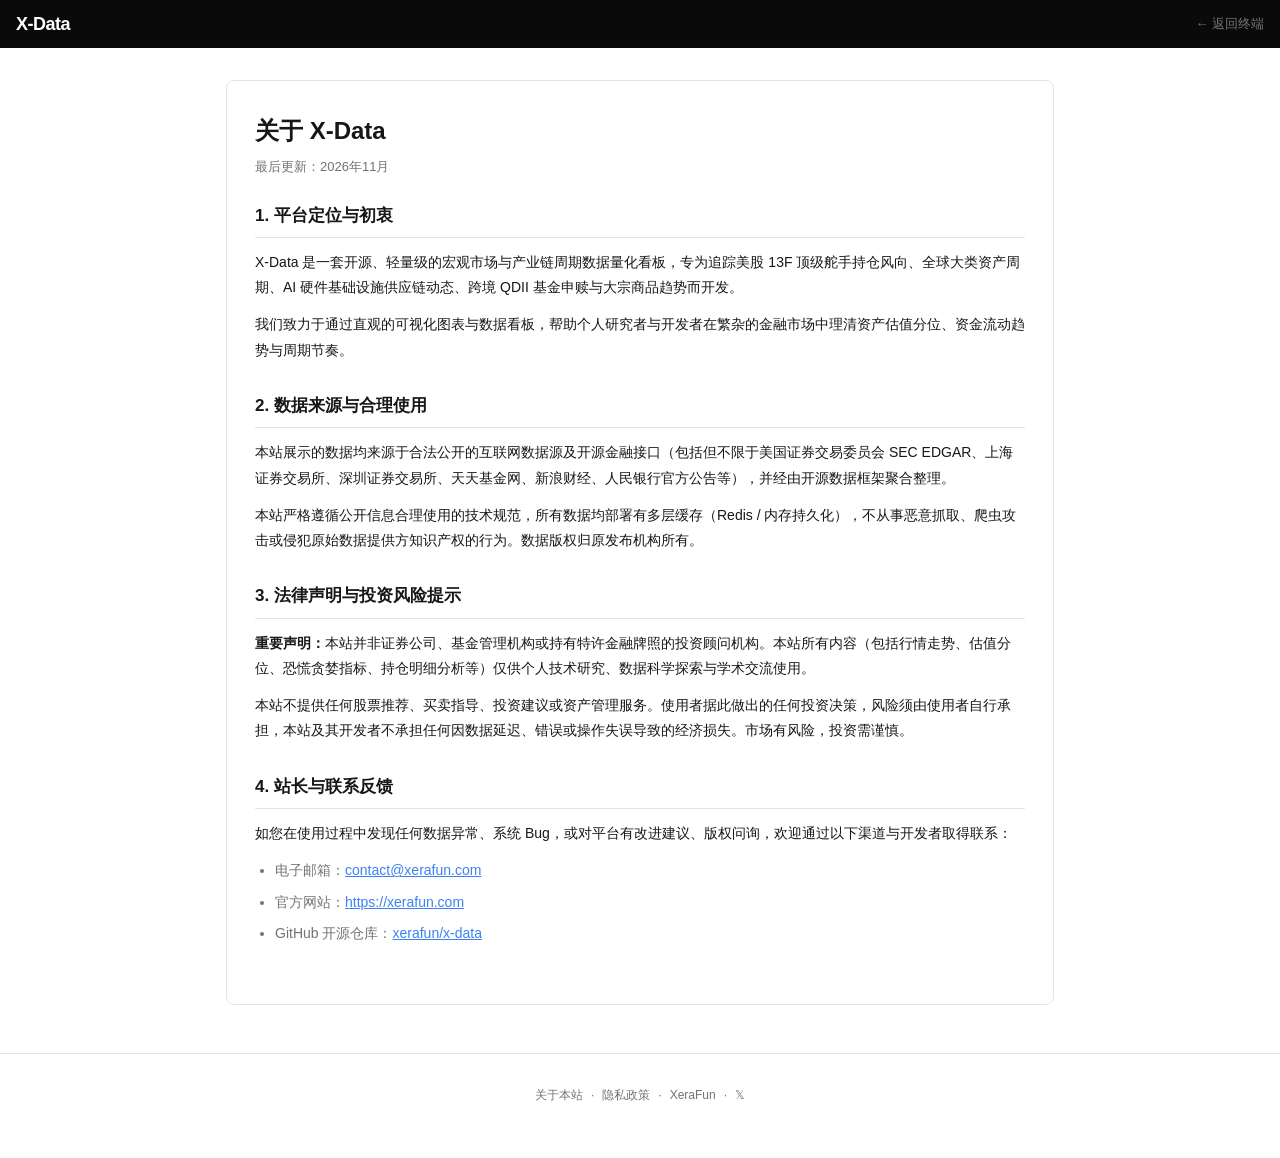
==== commit d0757c2c: "feat(web): update footer link from GitHub to X (@xerafun)" ====
--- a/web/about.html
+++ b/web/about.html
@@ -62,7 +62,7 @@
             <span class="footer-sep">·</span>
             <a href="https://xerafun.com" target="_blank" rel="noopener noreferrer">XeraFun</a>
             <span class="footer-sep">·</span>
-            <a href="https://github.com/xerafun/x-data" target="_blank" rel="noopener noreferrer">GitHub</a>
+            <a href="https://x.com/xerafun" target="_blank" rel="noopener noreferrer">𝕏</a>
         </div>
     </footer>
 </body>
